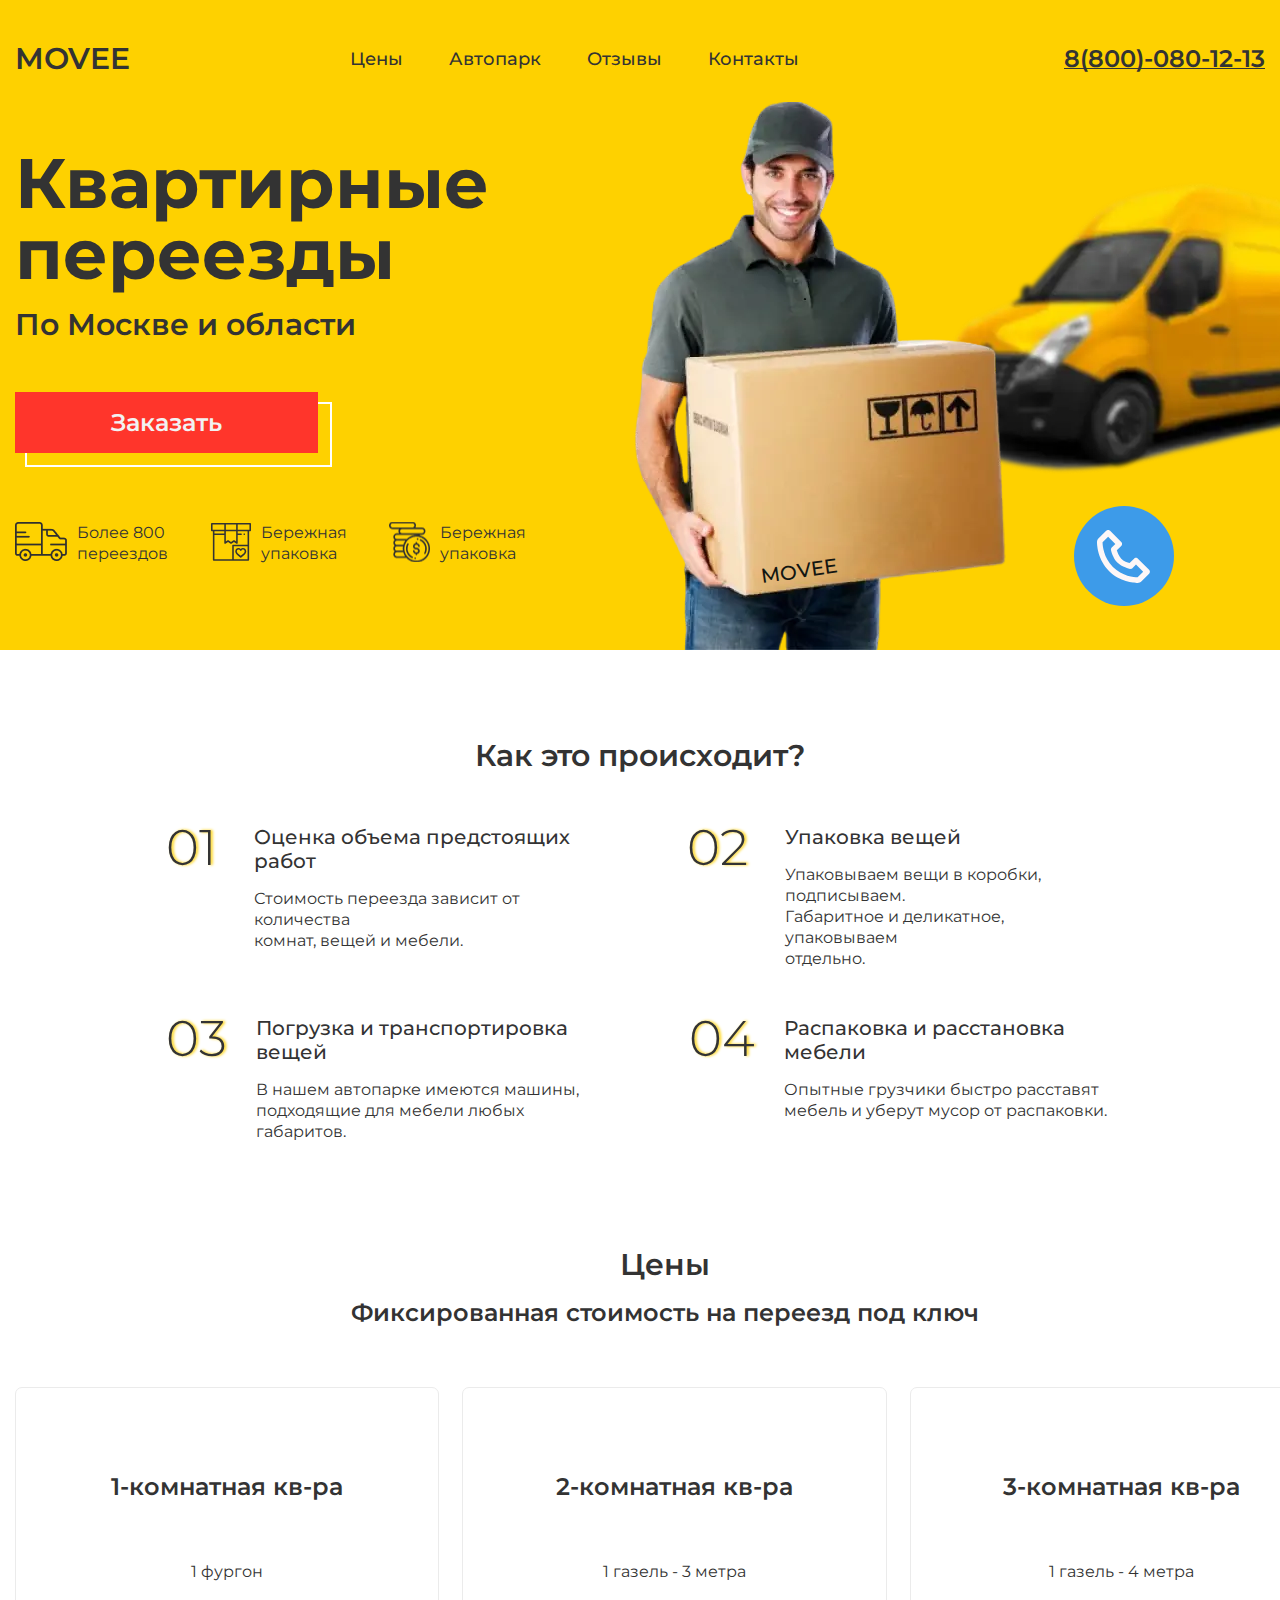
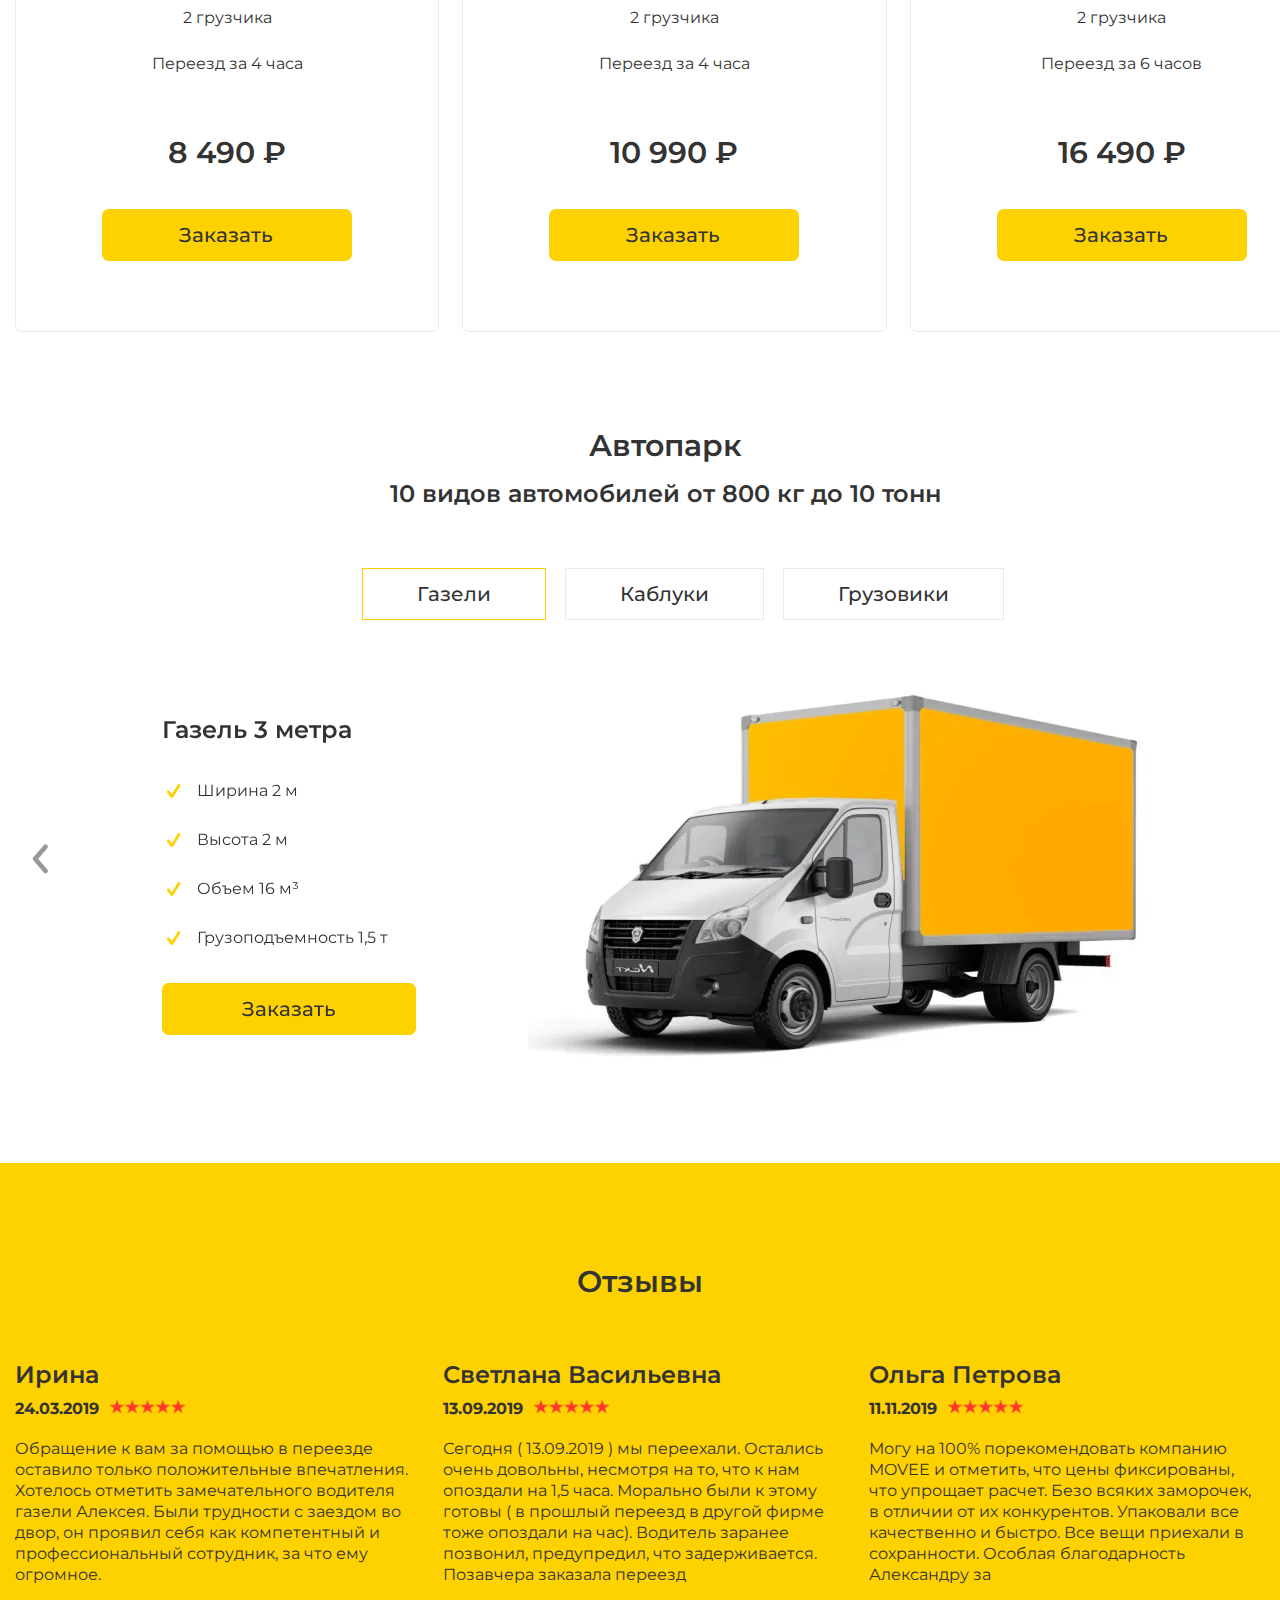
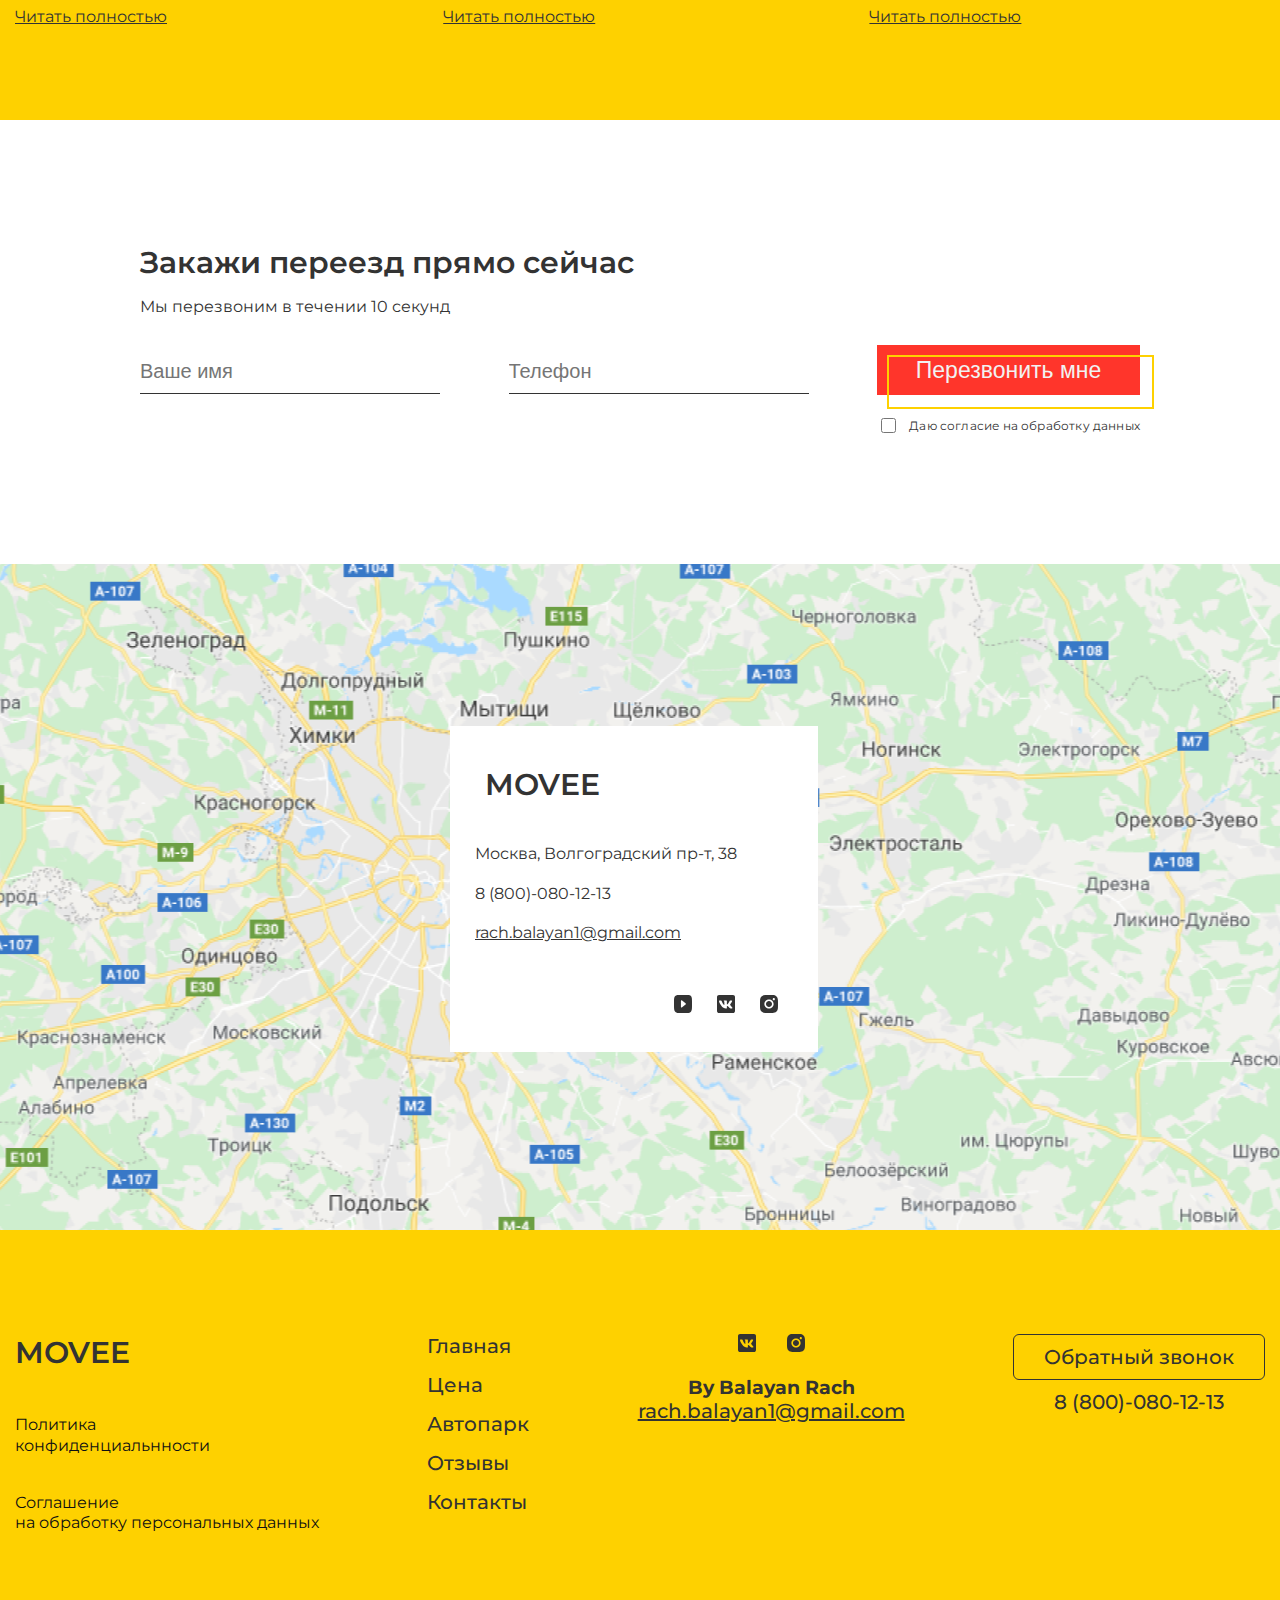
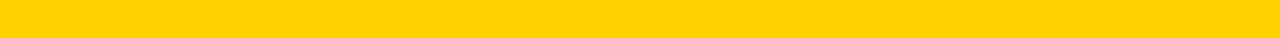
==== index.html @ 717708ac "Update index.html" ====
<!DOCTYPE html>
<html lang="ru">

<head>
	<meta charset="UTF-8">
	<link rel="stylesheet" href="Stylesheet/css/style.css">
	<meta name="viewport" content="width=device-width, initial-scale=1.0">
	<link href="https://fonts.googleapis.com/css2?family=Montserrat:wght@300;400;500;600;700&display=swap"
		rel="stylesheet">
	<title>Строительный </title>

</head>

<body>
	<div class="wrapper">
		<header>
			<div class="header content">
				<div class="logo">
					<h1>Movee</h1>
				</div>



				<div class="navig">
					<ul class="nav">
						<li>
							<a href="#price">Цены</a>
						</li>
						<li>
							<a href="#autpark">Автопарк</a>

						</li>
						<li>
							<a href="#otzivi">Отзывы</a>
						</li>
						<li>
							<a href="#contact">Контакты</a>
						</li>
					</ul>
					<div class="hamburger-menu">
						<input id="menu__toggle" type="checkbox">
						<label class="menu__btn" for="menu__toggle">
							<span style="width: 32px;"></span>
						</label>
						<ul class="menu__box">
							<li><a class="menu__item" href="#price">Цены</a></li>
							<li>
								<a class="menu__item" href="#autpark">Автопарк</a>
							</li>
							<li><a class="menu__item" href="#otzivi">Отзывы</a></li>
							<li><a class="menu__item" href="#contact">Контакты</a></li>
							<li><a class="menu__item" href="tel:88000801213">8(800)-080-12-13</a></li>
						</ul>
					</div>
				</div>
				<div class="telefone">
					<a href="tel:88000801213">8(800)-080-12-13</a>
				</div>
			</div>

			<div class="sctn content">
				<div class="one_column_head">
					<h1>Квартирные <br>переезды </h1>
					<h2>По Москве и области</h2>
					<picture class="img-header1 img-header_1_adaptiv">
						<source class="" srcset="Stylesheet/image/Rectangle3.webp" type="image/webp">
						<img class="" src="Stylesheet/image/Rectangle3.png" alt="">
					</picture>
					<a href="#contact_price" class="btn_adaptiv">Заказать</a>

					<a class="btn btn-border" href="#contact_price">Заказать</a>

					<div class="min-bar">
						<h4 class="min-bar__item">Более 800 <br>
							переездов</h4>
						<h4 class="min-bar__item">Бережная <br>
							упаковка</h4>
						<h4 class="min-bar__item">Бережная <br>
							упаковка</h4>
					</div>
				</div>
				<div class="img-header">
					<picture class="img-header1">

						<source srcset="Stylesheet/image/Rectangle3.webp" type="image/webp">
						<img src="Stylesheet/image/Rectangle3.png" alt="">
					</picture>
					<picture class="img-header2">
						<source srcset="Stylesheet/image/Rectangle2.webp" type="image/webp">

						<img src="Stylesheet/image/Rectangle2.png" alt="">
					</picture>
					<h3 class="movee">Movee</h3>

				</div>
				<a class="phone-btn__container" href="">
					<div class="phone-btn">
						<img src="Stylesheet/image/icons/phone.svg" alt="">
					</div>
				</a>
			</div>

		</header>
		<div class="content about">
			<h3 class="name_section">Как это происходит?</h3>
			<div class="inline_column_1">
				<div class="text_block">
					<h4>01</h4>
					<div>
						<div class="about_text">
							<h5>Оценка объема предстоящих работ</h5>
						</div>
						<p>Стоимость переезда зависит от количества <br> комнат, вещей и мебели. </p>
					</div>
				</div>
				<div class="text_block">
					<h4>02</h4>
					<div>
						<div class="about_text">
							<h5>Упаковка вещей</h5>
						</div>
						<p>Упаковываем вещи в коробки, подписываем. <br> Габаритное и деликатное, упаковываем <br> отдельно.
						</p>
					</div>
				</div>
			</div>
			<div class="inline_column_2">
				<div class="text_block">
					<h4>03</h4>
					<div>
						<div class="about_text">
							<h5 class="h5_no_adaptiv">Погрузка и транспортировка вещей</h5>
							<h5 class="h5_adaptiv">Погрузка и транспортировка</h5>
						</div>
						<p>В нашем автопарке имеются машины,<br> подходящие для мебели любых габаритов.</p>
					</div>
				</div>
				<div class="text_block">
					<h4>04</h4>
					<div>
						<div class="about_text">
							<h5>Распаковка и расстановка мебели</h5>
						</div>
						<p> Опытные грузчики быстро расставят <br> мебель и уберут мусор от распаковки.</p>
					</div>
				</div>
			</div>
		</div>
		<a id="price"></a>
		<section class="content price">

			<h2 class="name_section">Цены</h2>
			<h3 class="podname">Фиксированная стоимость на переезд под ключ </h3>
			<div class="column-3">
				<div class="one-column">
					<h3>1-комнатная кв-ра </h3>
					<h5>1 фургон</h5>
					<h5>2 грузчика</h5>
					<h5>Переезд за 4 часа</h5>
					<h4>8 490 &#8381;</h4>
					<a class="btn-column" href="#contact_price">Заказать</a>
				</div>
				<div id="col_slide" class="col_slide">
					<div class="two-column">
						<h3>2-комнатная кв-ра </h3>
						<h5>1 газель - 3 метра </h5>
						<h5>2 грузчика</h5>
						<h5>Переезд за 4 часа</h5>
						<h4>10 990 &#8381;</h4>
						<a class="btn-column" href="#contact_price">Заказать</a>
					</div>
					<div class="tri-column">
						<h3>3-комнатная кв-ра</h3>
						<h5>1 газель - 4 метра</h5>
						<h5>2 грузчика</h5>
						<h5>Переезд за 6 часов</h5>
						<h4>16 490 &#8381;</h4>
						<a class="btn-column" href="#contact_price">Заказать</a>
					</div>
				</div>
				<a id="hide_show_price" class="btn_col_adaptiv">Все цены</a>
			</div>
		</section>
		<a id="autpark"></a>
		<section class="content autopark">


			<h2 class="name_section">Автопарк</h2>
			<h3 class="podname">10 видов автомобилей от 800 кг до 10 тонн</h3>
			<!-- 			<div class="btn-inline">
				<a href="#contact_price">Газели</a>
				<a href="#contact_price">Каблуки</a>
				<a href="#contact_price">Грузовики</a>
			</div> -->
			<div class="tabs">
				<div class="tabs-nav">
					<a id="tab-btn_1" class="tabs-nav__item _active">Газели</a>
					<a id="tab-btn_2" class="tabs-nav__item">Каблуки</a>
					<a id="tab-btn_3" class="tabs-nav__item">Грузовики</a>
				</div>
			</div>
			<div id="tab_01" class="auto auto__slider tabs-block _active">
				<div class="auto__item">

					<div class="autopark-auto">
						<h3>Газель 3 метра </h3>
						<ul>
							<li>Ширина 2 м</li>
							<li>Высота 2 м</li>
							<li>Объем 16 м³</li>
							<li>Грузоподъемность 1,5 т</li>
						</ul>
						<a class="btn-column" href="#contact_price">Заказать</a>
					</div>

					<div class="autopark-img">
						<picture>

							<source srcset="Stylesheet/image/g_101.webp" type="image/webp">
							<img src="Stylesheet/image/g_101.png" alt="">
						</picture>

					</div>
					<div class="adaptiv_autopark_auto">
						<h3>Газель 3 метра / 1,5 тонны</h3>
						<a class="btn-column" href="#contact_price">Заказать</a>
					</div>
				</div>
				<div class="auto__item">

					<div class="autopark-auto">
						<h3>Газель 3 метра </h3>
						<ul>
							<li>Ширина 2 м</li>
							<li>Высота 2 м</li>
							<li>Объем 16 м³</li>
							<li>Грузоподъемность 1,5 т</li>
						</ul>
						<a class="btn-column" href="#contact_price">Заказать</a>
					</div>

					<div class="autopark-img">
						<picture>

							<source srcset="Stylesheet/image/g_101.webp" type="image/webp">
							<img src="Stylesheet/image/g_101.png" alt="">
						</picture>
					</div>
					<div class="adaptiv_autopark_auto">
						<h3>Газель 3 метра / 1,5 тонны</h3>
						<a class="btn-column" href="#contact_price">Заказать</a>
					</div>
				</div>
				<div class="auto__item">

					<div class="autopark-auto">
						<h3>Газель 3 метра </h3>
						<ul>
							<li>Ширина 2 м</li>
							<li>Высота 2 м</li>
							<li>Объем 16 м³</li>
							<li>Грузоподъемность 1,5 т</li>
						</ul>
						<a class="btn-column" href="#contact_price">Заказать</a>
					</div>

					<div class="autopark-img">
						<picture>

							<source srcset="Stylesheet/image/g_101.webp" type="image/webp">
							<img src="Stylesheet/image/g_101.png" alt="">
						</picture>
					</div>
					<div class="adaptiv_autopark_auto">
						<h3>Газель 3 метра / 1,5 тонны</h3>
						<a class="btn-column" href="#contact_price">Заказать</a>
					</div>
				</div>
				<div class="auto__item">

					<div class="autopark-auto">
						<h3>Газель 3 метра </h3>
						<ul>
							<li>Ширина 2 м</li>
							<li>Высота 2 м</li>
							<li>Объем 16 м³</li>
							<li>Грузоподъемность 1,5 т</li>
						</ul>
						<a class="btn-column" href="#contact_price">Заказать</a>
					</div>

					<div class="autopark-img">
						<picture>

							<source srcset="Stylesheet/image/g_101.webp" type="image/webp">
							<img src="Stylesheet/image/g_101.png" alt="">
						</picture>
					</div>
					<div class="adaptiv_autopark_auto">
						<h3>Газель 3 метра / 1,5 тонны</h3>
						<a class="btn-column" href="#contact_price">Заказать</a>
					</div>
				</div>
			</div>
			<div id="tab_02" class="auto auto__slider tabs-block">
				<div class="auto__item">

					<div class="autopark-auto">
						<h3>Каблуки 4 метра </h3>
						<ul>
							<li>Ширина 2 м</li>
							<li>Высота 2 м</li>
							<li>Объем 19 м³</li>
							<li>Грузоподъемность 1,5 т</li>
						</ul>
						<a class="btn-column" href="#contact_price">Заказать</a>
					</div>

					<div class="autopark-img">

						<picture>
							<source srcset="Stylesheet/image/Rectangle4.webp" type="image/webp">
							<img src="Stylesheet/image/Rectangle4.png" alt="">
						</picture>
					</div>
					<div class="adaptiv_autopark_auto">
						<h3>Газель 3 метра / 1,5 тонны</h3>
						<a class="btn-column" href="#contact_price">Заказать</a>
					</div>
				</div>
				<div class="auto__item">

					<div class="autopark-auto">
						<h3>Газель 3 метра </h3>
						<ul>
							<li>Ширина 2 м</li>
							<li>Высота 2 м</li>
							<li>Объем 16 м³</li>
							<li>Грузоподъемность 1,5 т</li>
						</ul>
						<a class="btn-column" href="#contact_price">Заказать</a>
					</div>

					<div class="autopark-img">
						<picture>
							<source srcset="Stylesheet/image/Rectangle4.webp" type="image/webp">
							<img src="Stylesheet/image/Rectangle4.png" alt="">
						</picture>
					</div>
					<div class="adaptiv_autopark_auto">
						<h3>Газель 3 метра / 1,5 тонны</h3>
						<a class="btn-column" href="#contact_price">Заказать</a>
					</div>
				</div>
				<div class="auto__item">

					<div class="autopark-auto ">
						<h3>Газель 3 метра </h3>
						<ul>
							<li>Ширина 2 м</li>
							<li>Высота 2 м</li>
							<li>Объем 16 м³</li>
							<li>Грузоподъемность 1,5 т</li>
						</ul>
						<a class="btn-column" href="#contact_price">Заказать</a>
					</div>

					<div class="autopark-img">
						<picture>
							<source srcset="Stylesheet/image/Rectangle4.webp" type="image/webp">
							<img src="Stylesheet/image/Rectangle4.png" alt="">
						</picture>
					</div>
					<div class="adaptiv_autopark_auto">
						<h3>Газель 3 метра / 1,5 тонны</h3>
						<a class="btn-column" href="#contact_price">Заказать</a>
					</div>
				</div>
				<div class="auto__item">

					<div class="autopark-auto">
						<h3>Газель 3 метра </h3>
						<ul>
							<li>Ширина 2 м</li>
							<li>Высота 2 м</li>
							<li>Объем 16 м³</li>
							<li>Грузоподъемность 1,5 т</li>
						</ul>
						<a class="btn-column" href="#contact_price">Заказать</a>
					</div>

					<div class="autopark-img">
						<picture>
							<source srcset="Stylesheet/image/Rectangle4.webp" type="image/webp">
							<img src="Stylesheet/image/Rectangle4.png" alt="">
						</picture>
					</div>
					<div class="adaptiv_autopark_auto">
						<h3>Газель 3 метра / 1,5 тонны</h3>
						<a class="btn-column" href="#contact_price">Заказать</a>
					</div>
				</div>
			</div>
			<div id="tab_03" class="auto auto__slider tabs-block">
				<div class="auto__item">

					<div class="autopark-auto">
						<h3>Грузовик </h3>
						<ul>
							<li>Ширина 2 м</li>
							<li>Высота 2 м</li>
							<li>Объем 16 м³</li>
							<li>Грузоподъемность 1,5 т</li>
						</ul>
						<a class="btn-column" href="#contact_price">Заказать</a>
					</div>

					<div class="autopark-img">
						<picture>
							<source srcset="Stylesheet/image/gruzovik_10_tonn.webp" type="image/webp">
							<img src="Stylesheet/image/gruzovik_10_tonn.png" alt="">
						</picture>
					</div>
					<div class="adaptiv_autopark_auto">
						<h3>Грузовик / 1,5 тонны</h3>
						<a class="btn-column" href="#contact_price">Заказать</a>
					</div>
				</div>
				<div class="auto__item">

					<div class="autopark-auto">
						<h3>Грузовик </h3>
						<ul>
							<li>Ширина 2 м</li>
							<li>Высота 2 м</li>
							<li>Объем 16 м³</li>
							<li>Грузоподъемность 1,5 т</li>
						</ul>
						<a class="btn-column" href="#contact_price">Заказать</a>
					</div>

					<div class="autopark-img">
						<picture>
							<source srcset="Stylesheet/image/gruzovik_10_tonn.webp" type="image/webp">
							<img src="Stylesheet/image/gruzovik_10_tonn.png" alt="">
						</picture>
					</div>
					<div class="adaptiv_autopark_auto">
						<h3>Грузовик / 1,5 тонны</h3>
						<a class="btn-column" href="#contact_price">Заказать</a>
					</div>
				</div>
				<div class="auto__item">

					<div class="autopark-auto">
						<h3>Газель 3 метра </h3>
						<ul>
							<li>Ширина 2 м</li>
							<li>Высота 2 м</li>
							<li>Объем 16 м³</li>
							<li>Грузоподъемность 1,5 т</li>
						</ul>
						<a class="btn-column" href="#contact_price">Заказать</a>
					</div>

					<div class="autopark-img">
						<picture>
							<source srcset="Stylesheet/image/gruzovik_10_tonn.webp" type="image/webp">
							<img src="Stylesheet/image/gruzovik_10_tonn.png" alt="">
						</picture>
					</div>
					<div class="adaptiv_autopark_auto">
						<h3>Газель 3 метра / 1,5 тонны</h3>
						<a class="btn-column" href="#contact_price">Заказать</a>
					</div>
				</div>
				<div class="auto__item">

					<div class="autopark-auto">
						<h3>Газель 3 метра </h3>
						<ul>
							<li>Ширина 2 м</li>
							<li>Высота 2 м</li>
							<li>Объем 16 м³</li>
							<li>Грузоподъемность 1,5 т</li>
						</ul>
						<a class="btn-column" href="#contact_price">Заказать</a>
					</div>

					<div class="autopark-img">
						<picture>
							<source srcset="Stylesheet/image/gruzovik_10_tonn.webp" type="image/webp">
							<img src="Stylesheet/image/gruzovik_10_tonn.png" alt="">
						</picture>
					</div>
					<div class="adaptiv_autopark_auto">
						<h3>Газель 3 метра / 1,5 тонны</h3>
						<a class="btn-column" href="#contact_price">Заказать</a>
					</div>
				</div>
			</div>
		</section>
		<div class="yelow_row otzivi_section">
			<section class="content ">
				<a id="otzivi"></a>
				<h2 class="name_section">Отзывы</h2>
				<div class="otzivi">
					<div class="bild-col">
						<div class="otzivi-column-1">
							<h3>Ирина</h3>
							<div class="stars">
								<h4>24.03.2019</h4>
								<img src="Stylesheet/image/icons/starz.png" alt="starz">
							</div>
							<p id="p_1">Обращение к вам за помощью в переезде оставило только положительные впечатления.
								Хотелось отметить замечательного водителя газели Алексея. Были трудности с заездом во двор, он
								проявил себя как компетентный и профессиональный сотрудник, за что ему огромное.</p>
							<p style="display: none;" id="hide_1">Перевозчик отличный. Договорились о времени, прибыл немного
								заранее, подождал. Грузили всё аккуратно, хорошо закрепили в кузове. Быстро собрали стол и
								кровать. Убрали за собой мусор. Рекомендую!</p>

							<a id="hide_show_1">Читать полностью</a>
						</div>
						<div class="otzivi-column-2">
							<h3>Светлана Васильевна</h3>
							<div class="stars">
								<h4>13.09.2019</h4>
								<img src="Stylesheet/image/icons/starz.png" alt="starz">
							</div>
							<p id="p_2">Сегодня ( 13.09.2019 ) мы переехали. Остались очень довольны, несмотря на то, что к нам
								опоздали на 1,5 часа. Морально были к этому готовы ( в прошлый переезд в другой фирме тоже
								опоздали на час). Водитель заранее позвонил, предупредил, что задерживается. Позавчера заказала
								переезд</p>
							<p style="display: none;" id="hide_2"> в новую квартиру, к которому готовилась больше 2-х месяцев.
								Последний раз переезжали 5 лет назад. Собиралась я тогда вместе с домработницей, около недели.
								Деликатный переезд посоветовал наш прораб.</p>

							<a id="hide_show_2">Читать полностью</a>
						</div>
						<div class="otzivi-column-3">
							<h3>Ольга Петрова</h3>
							<div class="stars">
								<h4>11.11.2019</h4>
								<img src="Stylesheet/image/icons/starz.png" alt="starz">
							</div>
							<p id="p_3">Могу на 100% порекомендовать компанию MOVEE и отметить, что цены фиксированы, что
								упрощает расчет. Безо всяких заморочек, в отличии от их конкурентов. Упаковали все качественно и
								быстро. Все вещи приехали в сохранности. Особлая благодарность Александру за</p>
							<p style="display: none;" id="hide_3">профессионализм, аккуратность и опыт всегда заслуживают
								уважение. Деликатный переезд именно такой. Большое спасибо иму!</p>

							<a id="hide_show_3">Читать полностью</a>

						</div>

					</div>
					<a id="contact_price"></a>
				</div>
			</section>
		</div>
		<h2 class="name_section_2">Закажи переезд <br> прямо сейчас</h2>
		<section class="content contact">
			<div class="input">
				<h2 class="name_section">Закажи переезд прямо сейчас</h2>
				<h4>Мы перезвоним в течении 10 секунд</h4>
				<div class="input-inli">
					<form action="thank-you.html" method="POST">
						<fieldset>
							<input type="text" placeholder="Ваше имя" required="" name="user_name">
							<input type="tel" placeholder="Телефон" required="" name="user_phone">


							<div class="contact_no_adaptiv">
								<button class=" btn btn-input btn_group btn-border" type="submit">Перезвонить
									мне</button>
								<label class="check">
									<input type="checkbox" name="check" required=""> Даю согласие на обработку данных

								</label>
							</div>
						</fieldset>
					</form>


				</div>
				<div class="adaptiv_contact">
					<label class="check">
						<input type="checkbox" name="check" required=""> Даю согласие на обработку данных
					</label>
					<input class="btn btn-input " type="submit" name="submit" value="Перезвонить мне">
				</div>
				<div class="adaptiv_contact_on_smart">
					<input class=" btn btn-input " type="submit" name="submit" value="Перезвонить мне">
					<label class="check">
						<input type="checkbox" name="check" required=""> Даю согласие на обработку данных
					</label>
				</div>



			</div>


		</section>
		<section class="img_background">
			<a id="contact"></a>
			<div class="info">
				<h2>Movee</h2>
				<ul>
					<li>
						<h3>Москва, Волгоградский пр-т, 38</h3>
					</li>
					<li>
						<h3>8 (800)-080-12-13</h3>
					</li>
					<li><a href="mailto:rach.balayan1@gmail.com">rach.balayan1@gmail.com</a></li>
				</ul>
				<div class="icons">
					<a href=""><img src="Stylesheet/image/icons/YouTube.svg" alt="youtube"></a>
					<a href=""><img src="Stylesheet/image/icons/vk.svg" alt="vk"></a>
					<!-- 	<a href=""><img src="fb.svgYouTube.svg" alt="feacbook"></a> -->
					<a href=""><img src="Stylesheet/image/icons/insta.svg" alt="insta"></a>
				</div>
			</div>
		</section>
		<div class="info_adaptiv">

			<h3>Москва, Волгоградский пр-т, 38</h3>
			<h3>8 (800)-080-12-13</h3>
			<a href="mailto:rach.balayan1@gmail.com">rach.balayan1@gmail.com</a>
		</div>
		<footer class="footer">
			<div class="content">
				<div class="col_footer">
					<div class="col_1">
						<h2 class="logo_footer">Movee</h2>
						<a href="">Политика <br> конфиденциальнности</a>
						<a href="">Соглашение <br> на обработку персональных данных</a>

					</div>
					<div class="col_2">
						<nav class="nav_footer">
							<ul class="nav-footer__items">
								<li class="nav-footer__item"><a href="#">Главная</a></li>
								<li class="nav-footer__item"><a href="#price">Цена</a></li>
								<li class="nav-footer__item"><a href="#autpark">Автопарк</a></li>
								<li class="nav-footer__item"><a href="#otzivi">Отзывы</a></li>
								<li class="nav-footer__item"><a href="#contact">Контакты</a></li>
							</ul>
						</nav>
					</div>
					<div class="col_3">
						<div class="icons_footer">
							<a href=""><img src="Stylesheet/image/icons/vk.svg" alt="VK"></a>
							<a href=""><img src="Stylesheet/image/icons/insta.svg" alt="Instagram"></a>
						</div>
						<h3>By <a href="https://www.fl.ru/users/rachbalayan1/portfolio/">Balayan Rach</a></h3>
						<a class="gmail-footer" href="mailto:rach.balayan1@gmail.com">rach.balayan1@gmail.com</a>
						<div class="col_4_adaptiv">
							<a href="" class="btn_footer">Обратный звонок</a>
							<a href="tel:88000801213">8(800)-080-12-13</a>
						</div>
					</div>
					<div class="col_4">
						<a href="#contact_price" class="btn_footer">Обратный звонок</a>
						<a href="tel:88000801213">8 (800)-080-12-13
						</a>

					</div>
					<div class="col-5_adaptive">
						<a href="#contact_price" class="btn_footer">Заказать</a>
					</div>
				</div>
			</div>
		</footer>
	</div>
	<script src="Stylesheet/js/jquery-3.6.0.min.js"></script>
	<script src="Stylesheet/js/slick.min.js"></script>
	<script src="Stylesheet/js/script.js"></script>
</body>

</html>
---- Stylesheet/css/style.css ----
body {
	font-family: "Montserrat", sans-serif;
	margin-left: 0px;
	margin-top: 0px;
	margin-right: 0px;
	margin-bottom: 0px;
	color: #333333;
}
h1,
h2,
h3,
h4,
h5,
p {
	margin: 0;
}
.content h2,
h3 {
	text-align: center;
}
li {
	display: block;
}
header {
	background: #fed100;
}
a {
	text-decoration: none;
	color: #333333;
}
.name_section,
.name_section_2 {
	font-style: normal;
	font-weight: 600;
	font-size: 30px;
	line-height: 37px;
	margin-bottom: 15px;
}
.name_section_2 {
	display: none;
}
.podname {
	font-style: normal;
	font-weight: 600;
	font-size: 24px;
	line-height: 29px;
	margin-bottom: 60px;
}
.h5_adaptiv {
	display: none;
}
.hamburger-menu {
	display: none;
}
/*
======================================
Позиционирование
======================================
*/
.wrapper {
	display: flex;
	min-height: 100%;
	overflow: hidden;
	flex-direction: column;
}
.content {
	max-width: 1300px;
	margin: 0 auto;
	padding: 0 15px;
}
.navig {
	display: flex;
}
.navig li {
	margin-right: 46px;
}
.navig li:last-child {
	margin-left: 0;
	/*width:206px;*/
}
.telefone a {
	font-weight: 600;
	font-size: 24px;
	line-height: 29px;
}
.telefone a::after {
	content: "";
	display: block;
	width: 100%;
	height: 1px;
	position: relative;
	bottom: 5px;
	background-color: #333333;
}
.header {
	display: flex;
	justify-content: space-between;
	margin-top: 40px;
	align-items: center;
	margin-bottom: 25px;
}
.nav {
	position: relative;
	z-index: 1;
	display: flex;
	padding: 0;
	margin: 0;
}
.logo h1 {
	text-transform: uppercase;
	font-weight: 600;
	font-size: 30px;
	line-height: 37px;
	transition-duration: 500ms;
}
.nav a {
	font-weight: 500;
	font-size: 18px;
	transition-duration: 300ms;
}
.nav a:hover {
	color: #7c7c7c;
}
.sctn {
	display: flex;
	align-items: center;
}
.one_column_head {
	margin-top: -40px;
}
.btn_adaptiv {
	display: none;
}
.btn-border {
	width: 22%;
}
.btn-border:hover::after {
	top: -1px;
}
.btn-border::after {
	content: "";
	display: block;
	width: 100%;
	height: 100%;
	background: none;
	position: absolute;
	border: 2px solid #fff;
	z-index: -1;
	left: 10px;
	top: 10px;
	transition: all 0.4s ease;
}
.phone-btn__container {
	position: relative;
	top: 165px;
	right: 26.6%;
	z-index: 1;
}
.phone-btn {
	display: flex;
	width: 100px;
	height: 100px;
	border-radius: 50%;
	background: rgba(61, 155, 233, 1);
	justify-content: center;
	align-items: center;
	transition: all 0.4s ease;
}
.phone-btn::after {
	content: "";
	display: block;
	position: absolute;
	width: 150%;
	height: 150%;
	background: rgba(61, 155, 233, 0.3);
	border-radius: 50%;
	z-index: -1;
	transform: scale(0);
	transition: all 0.4s ease;
	animation: phone 1s ease 0s infinite alternate;
}
.phone-btn:hover::after {
	transition: all 0.4s ease;
	animation-play-state: paused;
	opacity: 0;
}
@keyframes phone {
	0% {
		transform: scale(0);
	}
	100% {
		transform: scale(1);
	}
}

.img-header_1_adaptiv {
	display: none;
}
.sctn h1 {
	font-weight: bold;
	font-size: 70px;
	/*width: 400px;*/
	margin-bottom: 17px;
	line-height: 101%;
}
.sctn h2 {
	margin-top: 0;
	font-weight: 600;
	font-size: 30px;
	line-height: 37px;
	margin-bottom: 50px;
	text-align: left;
	/*width: 400px;*/
}

.btn {
	position: relative;
	z-index: 1;
	font-weight: 600;
	font-size: 24px;
	line-height: 29px;
	color: #f2f2f2;
	text-decoration: none;
	padding: 16px 96px;
	background: #ff352b;
	top: 15px;
	transition-duration: 500ms;
}
.btn:hover {
	top: 22px;
}
.min-bar {
	display: flex;
	justify-content: center;
	margin-top: 100px;
}
.min-bar .min-bar__item {
	margin-top: 0px;
	font-weight: normal;
	font-size: 16px;
	line-height: 21px;
	margin-right: 42px;
	/*padding-bottom: 85px;*/
	margin-bottom: 0px;
	display: flex;
}
.min-bar .min-bar__item:last-child {
	margin-right: 0;
}
.min-bar .min-bar__item::before {
	content: "";
	margin-right: 10px;
	width: 41px;
	height: 40px;
}
.min-bar .min-bar__item:nth-child(1):before {
	background: url("../image/icons/truck.svg") center no-repeat;
	width: 52px;
}
.min-bar .min-bar__item:nth-child(2):before {
	background: url("../image/icons/triggerTwo.svg") center no-repeat;
}
.min-bar .min-bar__item:nth-child(3):before {
	background: url("../image/icons/money.svg") center no-repeat;
}
.btn-bord {
	position: relative;
	width: 260px;
	bottom: 15px;
	height: 51px;
	left: 11px;
	border: 2px solid #f2f2f2;
}

.img1 {
	position: relative;
	z-index: 1;
	width: 51, 92px;
	height: 39px;
	margin: 0px 10px 0 1px;
}
.img-bord1 {
	position: absolute;
	height: 39.002105712890625px;
	width: 52.64262390136719px;
	left: 309px;
	top: 524px;
}
.img2 {
	margin: 0px 10px 0 0;
	position: relative;
	z-index: 1;
	width: 40px;
	height: 37.78px;
}
.img-bord2 {
	position: absolute;
	width: 40px;
	height: 37.78px;
	left: 502px;
	top: 524.11px;
}
.img3 {
	position: relative;
	z-index: 1;
	width: 41px;
	height: 40.52px;
	margin: 0px 10px 0 0;
}
.img-bord3 {
	position: absolute;
	width: 41px;
	height: 40.52px;
	left: 680px;
	top: 524.24px;
}
.img-header {
	display: flex;
	align-items: center;
	margin-left: 8%;
}
.img-header1 {
	z-index: 1;
	margin-right: -80px;
	    margin-bottom: -4px;
}
.img-header2 {
	position: relative;
	bottom: 45px;
}
.movee {
	font-weight: 500;
	font-size: 20px;
	line-height: 24px;
	text-transform: uppercase;
	color: #121611;
	position: relative;
	transform: rotate(-8deg);
	z-index: 1;
	width: 100px;
	right: 75.5%;
	display: block;
	top: 195px;
}
.sectant h3 {
	font-weight: 600;
	font-size: 30px;
	line-height: 37px;
}
.sectant h3:first-child {
	margin-bottom: 66px;
}
/*
=================================
 about/Как это происходит
=================================
*/
.about .name_section {
	margin-bottom: 43px;
}
.about {
	margin-top: 87px;
	margin-bottom: 104px;
	width: 56%;
}
.text_block {
	display: flex;
}
.inline_column_1 .text_block:first-child {
	margin-right: 10.5%;
}
.inline_column_2 .text_block:first-child {
	margin-right: 8.89%;
}
.inline_column_1,
.inline_column_2 {
	display: flex;
}
.inline_column_1 h4,
.inline_column_2 h4 {
	margin-right: 37px;
}
.inline_column_2 h4:first-child {
	margin-right: 29px;
}
.inline_column_1 p,
.inline_column_2 p {
	font-size: 16px;
	line-height: 21px;
	margin-top: 15px;
}
.inline_column_1 {
	margin-bottom: 39px;
}
.inline_column_1 h5,
.inline_column_2 h5 {
	font-weight: 500;
	font-size: 20px;
	line-height: 24px;
	margin-top: 8px;
}
.inline_column_1 h4,
.inline_column_2 h4 {
	font-weight: 300;
	font-size: 50px;
	line-height: 61px;
	text-shadow: 2px 0 3px #fed100;
}
/*==========================
price/цены
=============================*/
.price {
	margin-bottom: 95px;
}
.price .podname {
	margin-bottom: 0;
}
.column-3 {
	display: flex;
}
.column-3 h3 {
	font-weight: 600;
	font-size: 24px;
	line-height: 29px;
	display: block;
	margin-bottom: 60px;
}
.column-3 h5 {
	font-weight: normal;
	font-size: 16px;
	line-height: 21px;
	text-align: center;
	display: block;
	margin-bottom: 25px;
}
.column-3 h5:nth-child(4) {
	margin-bottom: 60px;
}
.column-3 h4 {
	font-weight: 600;
	font-size: 30px;
	line-height: 37px;
	margin-bottom: 52px;
	text-align: center;
}
.col_slide {
	display: flex;
	justify-content: space-between;
}
.one-column,
.two-column,
.tri-column {
	padding: 84px 86px;
	border: 1px solid #ebebeb;
	border-radius: 7px;
	transition-duration: 500ms;
	margin-top: 60px;
	flex: 0 0 19%;
}
.one-column:hover,
.two-column:hover,
.tri-column:hover {
	border: 1px solid #fed100;
	margin-top: 50px;
	margin-bottom: 10px;
	box-shadow: 0 5px 20px #cccccc;
}
.btn-column {
	font-weight: 500;
	font-size: 20px;
	line-height: 24px;
	padding: 14px 79.22px 14px 77px;
	text-decoration: none;
	background: #fed100;
	border-radius: 7px;
}
.two-column,
.tri-column {
	margin-left: 23px;
	flex: 0 0 28%;
}
.tri-column {
	/*padding: 84px 93px;*/
	border: 1px solid #ebebeb;
}
/*====================================
AUTOPARK
======================================*/
.btn-inline {
	display: flex;
	justify-content: center;
	margin-bottom: 47px;
}
.btn-inline a {
	font-weight: 500;
	font-size: 20px;
	line-height: 24px;
	text-decoration: none;
	transition-duration: 500ms;
	margin-right: 20px;
	padding: 13px 63px;
	border: 1px solid #ebebeb;
	border-radius: 7px;
}
.btn-inline a:nth-child(2) {
	padding: 13px 56px;
}
.btn-inline a:nth-child(3) {
	padding: 13px 46px;
}
.btn-inline a:hover {
	border: 1px solid #fed100;
}
.autopark .autopark-auto h3 {
	text-align: left;
	margin-bottom: 37px;
	font-weight: 600;
	font-size: 24px;
	line-height: 29px;
}
.autopark-auto ul li {
	background: url("../image/icons/checkIcon.svg") 0 50% no-repeat;
	padding-left: 30px;
	list-style-type: none;
	margin-bottom: 30px;
}
.autopark-auto ul {
	padding-left: 5px;
	margin-bottom: 50px;
}
.autopark-auto ul li:last-child {
	margin-bottom: 35px;
}
.autopark-auto .btn-column {
	padding: 13px 79px;
	margin-bottom: 130px;
}
.autopark-auto a {
	margin-bottom: 130px;
	border: 1px solid #fed100;
	border-radius: 7px;
	transition-duration: 500ms;
}
.autopark-auto a:hover {
	background: #fff;
}
.auto {
	display: flex;
	flex-direction: column;

	margin-bottom: 46px;
}
.autopark-img img {
	margin-left: 112px;
}
/*#tab_02 .autopark-img img {
	margin: 34px 0 34px 112px;
}*/
/*======================
			Отзывы
========================*/
.yelow_row {
	background: #fed100;
	padding-top: 100px;
}
.otzivi_section {
	margin-bottom: 124px;
	padding-bottom: 94px;
}
.otzivi_section h2 {
	margin-bottom: 60px;
}
.bild-col {
	display: flex;
}
#hide_1,
#hide_2,
#hide_3 {
	margin-bottom: 18px;
}
.otzivi h3 {
	font-weight: 600;
	font-size: 24px;
	margin: 0;
	margin-bottom: 10px;
	text-align: left;
}
.otzivi p {
	font-weight: normal;
	font-size: 16px;
	line-height: 21px;
	margin: 0;
}
.stars {
	display: flex;
}
.stars img {
	width: 77px;
	height: 14.5px;
	margin-left: 10px;
}
.otzivi-column-1 {
	margin-right: 27px;
}
.otzivi-column-2 {
	margin-right: 2px;
}
.stars p:nth-child(1) {
	margin-right: 10px;
}
.stars {
	margin-bottom: 20px;
}
.bild-col a {
	text-decoration: underline;
	margin-top: 18px;
	margin-bottom: 59px;
}
.boton a {
	padding: 13px 64px;
	border: 1px solid #000;
	text-align: center;
	text-decoration: none;
	display: inline-block;
	border-radius: 7px;
	transition-duration: 500ms;
}
.boton {
	margin: 0 auto;
	width: 226px;
	padding-bottom: 94px;
	margin-top: 60px;
}
.boton a:hover {
	border-color: #fff;
}
.input {
	height: 200px;
}
.input h4 {
	font-weight: normal;
	font-size: 16px;
	line-height: 21px;
	margin: 0;
	margin-top: 10px;
	margin-bottom: 22px;
}
.input-inli input:nth-child(1),
.input-inli input:nth-child(2) {
	padding: 10px;
	padding-left: 10px;
	border: none;
	border-bottom: 1px solid #333333;
	width: 300px;
	box-sizing: border-box;
	font-weight: 500;
	font-size: 20px;
	line-height: 24px;
	padding-left: 0;
}

.contact_no_adaptiv {
	display: flex;
	flex-direction: column;
}
.adaptiv_contact .btn-input {
	left: auto;
	bottom: auto;
}
.adaptiv_contact_on_smart {
	display: none;
}

.contact .name_section {
	text-align: left;
}
.input-inli fieldset {
	display: flex;
	align-items: baseline;
	justify-content: space-between;
}
.btn-input {
	width: auto;
	border: none;
	padding: 13px 31px;
	font-weight: 500;
	font-size: 23px;
	line-height: 24px;
	position: relative;
	z-index: -1;
	top: 0;
}
.btn-input::after {
	border-color: #fed100;
	z-index: -2;
}
fieldset {
	border: none;
	width: 100%;
	padding-left: 0px;
	margin-left: 0px;
}

.check {
	font-size: 12px;
	line-height: 10px;
	text-align: center;
	letter-spacing: 0.015em;
	margin-top: 17px;
}
.check input {
	position: relative;
	top: 3px;
}
.input-inli .check input {
	width: 15px;
	height: 15px;
	margin-right: 10px;
}

.img_background {
	/*width: 1900px;*/
	height: 666px;
	width: 100%;
	margin: 0;
	background: url("../image/Rectangle 21.png") no-repeat;
}
.info,
.info_adaptiv {
	margin-left: 450px;
	background: #fff;
	position: relative;
	width: 368px;
	height: 326px;
	top: 162px;
}
.info_adaptiv {
	display: none;
}
.info a {
	text-decoration: underline;
}
.info a:hover {
	color: #7c7c7c;
}
.info h2,
.info_adaptiv h2 {
	margin-left: 35px;
}
.icons {
	display: flex;
	justify-content: flex-end;
	margin-top: 53px;
	transition-duration: 300ms;
	/*width: 113px;*/
}
.otzivi p {
	margin-bottom: 22px;
}
.icons a:hover {
	opacity: 0.6;
}
.icons a:nth-child(2) {
	margin-right: 25px;
	margin-left: 25px;
}
.icons a:last-child {
	margin-right: 40px;
}
.info h2,
.info_adaptiv h2 {
	font-weight: 600;
	font-size: 30px;
	line-height: 37px;
	margin-top: 0px;
	text-transform: uppercase;
	margin-bottom: 40px;
	padding-top: 40px;
}
.info h3,
.info_adaptiv h3 {
	font-weight: normal;
	font-size: 16px;
	line-height: 21px;
	text-align: left;
}
.info ul,
.info_adaptiv ul {
	padding-left: 0;
	margin-top: 0px;
}
.info li,
.info_adaptiv li {
	background: url("../image/Vector.png") 0 50% no-repeat;
	list-style-type: none;
	padding-left: 25px;
	margin-bottom: 19px;
}
.info a,
.info_adaptiv a {
	transition-duration: 300ms;
}
/*=====================================
Подвал/footer
========================================*/
.footer {
	background: #fed100;
	padding-top: 104px;
	padding-bottom: 104px;
}
.footer .logo_footer {
	font-weight: 600;
	font-size: 30px;
	line-height: 37px;
	text-transform: uppercase;
	text-align: left;
	margin-bottom: 44px;
}
.col_footer {
	display: flex;
	justify-content: space-between;
	flex-wrap: wrap;
}

.col_1,
.col_2,
.col_3,
.col_4 {
	display: block;
}
.col_4 a,
.col_4_adaptiv a {
	display: block;
	text-align: center;
	font-weight: 500;
	font-size: 20px;
	line-height: 24px;
}
.col-5_adaptive {
	display: none;
}
.icons_footer {
	display: flex;
	justify-content: center;
	margin-bottom: 20px;
}
.icons_footer a:nth-child(1) img {
	margin-right: 31px;
}
.gmail-footer {
	font-weight: 500;
	font-size: 20px;
	line-height: 24px;
	text-decoration: underline;
	margin-top: 10px;
	transition-duration: 300ms;
}
.nav_footer .nav-footer__items {
	padding: 0;
	margin: 0;
}
.nav_footer .nav-footer__items .nav-footer__item a {
	display: block;
	font-weight: 500;
	font-size: 20px;
	line-height: 24px;

	transition-duration: 300ms;
}
.nav_footer .nav-footer__items .nav-footer__item {
	display: block;
	margin-bottom: 15px;
}
.nav_footer a:hover,
.gmail-footer:hover {
	color: #7c7c7c;
}
.nav_footer a:last-child {
	margin-bottom: 0;
}
.btn_footer {
	padding: 10px 30px;
	border-radius: 6px;
	border: 1px solid #333333;
	transition-duration: 400ms;
	margin-bottom: 10px;
	font-weight: 500;
	font-size: 20px;
	line-height: 24px;
}
.btn_footer:hover {
	background-color: #fff;
}
.col_1 a {
	font-size: 16px;
	line-height: 130.4%;
	color: #0e0f12;
	display: block;
}
.col_1 a:nth-child(2) {
	margin-bottom: 36px;
}
.adaptiv_autopark_auto {
	display: none;
}

.logo h1 {
	font-size: 30px;
}
.info {
	margin-left: 450px;
}
.img_background {
	background-position-x: 74%;
}
.contact {
	margin-bottom: 120px;
	width: 1000px;
}
.adaptiv_contact {
	display: none;
}
.col_4_adaptiv {
	display: none;
}
.footer_section {
	background: #fed100;
}
.btn_col_adaptiv {
	display: none;
}
/*========================================
================Thank You=================
========================================*/
.thank-you {
	background-color: #fed100;
	display: flex;
	justify-content: center;
}
.container_thank_you a {
	font-weight: 600;
	font-size: 28px;
	line-height: 29px;
	/*color: #333333;*/
	color: #fff;
	padding: 16px 96px;
	text-decoration: none;
	transition-duration: 300ms;
	background: #ff352b;
}
.container_thank_you a:hover {
	/*color: #7C7C7C; */
	/* color: #E2E2E2;
 text-decoration: none;
background: #FF9700;*/
	border: 1px solid #fff;
}
.container_thank_you a:before {
	content: "←";
	margin-right: 30px;
}
/*.container_thank_you a:after{
content: "";
width: 526px;
height: 96px;
border: 1px solid #fff;
}*/
.container_thank_you img {
	display: block;
	margin: 0 auto;
	margin-bottom: 19px;
}
.container_thank_you h1 {
	margin-bottom: 70px;
	font-size: 37px;
}
.container_thank_you {
	font-family: "Montserrat", sans-serif;
	/*text-align: center;*/
	color: #333333;
	margin-top: 8%;
}
.politics {
	padding: 15px;
	margin-top: 0;
}
.politics h2 {
	font-size: 26px;
	margin-bottom: 15px;
}
.politics p {
	font-size: 18px;
	margin-bottom: 35px;
}
/*<===СЛАЙДЕР===>*/
.auto__item {
	display: flex;
	justify-content: center;
	/*margin-left: 2.8%;*/
	align-items: flex-start;
	margin: 0 auto;
}
.autopark-auto {
	margin-top: 55px;
}
.slick-list {
	overflow: hidden;
}
.slick-track {
	display: flex;
	align-items: flex-start;
}
@media (max-width: 991.98px) {
	.slick-track {
		padding: 0 15px;
	}
}
@media (max-width: 500.98px) {
	.slick-track {
		padding: 0;
		justify-content: space-evenly;
	}
}
.slick-track .col__item {
	margin-right: 26px;
}
.slick-track .col__item:nth-child(3) {
	margin-right: 24px;
}
.slick-track .col__item:last-child {
	margin-right: 0;
}

.slick-slider {
	position: relative;
	/*<===КНОПКИ СЛАЙДЕРА===>*/
	/*</===КНОПКИ СЛАЙДЕРА===>*/
}

.slick-slider .slick-arrow.slick-disabled {
	opacity: 0.5;
}
.slick-slider .slick-arrow {
	position: absolute;
	top: 38%;
	font-size: 0;
	z-index: 10;
	border: none;
	background-color: #fff;
	transition: all 0.4s ease;
	width: 50px;
	cursor: pointer;
	height: 50px;
}

.slick-slider .slick-arrow:hover {
	opacity: 0.6;
}
.slick-slider .slick-arrow {
	width: 50px;
	height: 50px;
	opacity: 1;
	visibility: inherit;
}

.slick-slider .slick-arrow::before {
	content: "";
	display: block;
	width: 17px;
	height: 30px;
	margin: 0 auto;
	transition: all 0.4s ease;
}
@media (max-width: 991.98px) {
	.slick-slider .slick-prev {
		left: 0px;
	}
	.slick-track {
		padding: 0;
	}
	.slick-slider .slick-next {
		right: 0;
	}
}
.slick-slider .slick-prev::before {
	background: url("../image/icons/arrow-left.svg") center/cover no-repeat;
}
.slick-slider .slick-next {
	right: 0px;
}

.slick-slider .slick-next::before {
	background: url("../image/icons/arrow-right.svg") center/cover no-repeat;
}
.slick-slider .slick-dots button {
	background-color: #000;
	border-radius: 50%;
	border: none;
	height: 12px;
}
.slick-slider .slick-dots li {
	margin: 0 10px 0 0;
	transition: all 0.4s ease;
}
.slick-slider .slick-dots li:last-child {
	margin-right: 0;
}
.slick-slider .slick-dots .slick-active button {
	height: 15px;
	border: 2px solid #fed100;
}
.slick-slider .slick-dots .slick-active {
	position: relative;
	top: 1px;
}
.slick-slider ul.slick-dots {
	display: flex;
	align-items: center;
	justify-content: center;
	left: 0;
	right: 0;
	padding-left: 0;
	cursor: pointer;
}
.slick-slider .slick-dots li {
	list-style: none;
}
.slick-slider .slick-dots button {
	font-size: 0;
	transition: all 0.4s ease;
}
@media (max-width: 1000.98px) {
	.slick-slider .slick-dots {
		margin-top: 30px;
	}
}
/*</======>*/

/*<===ТАБЫ===>*/
.tabs-nav {
	display: flex;
	justify-content: center;
	margin-bottom: 40px;
	margin-left: 36px;
}
.tabs-nav__item {
	font-weight: 500;
	font-size: 20px;
	line-height: 24px;
	padding: 13px 54px;
	border: 1px solid #ebebeb;
	margin-right: 19px;
	transition: all 0.4s ease;
	cursor: pointer;
}
.tabs-nav__item:last-child {
	margin-right: 0;
}
.tabs-nav__item:hover {
	border: 1px solid #fed100;
}
.tabs-nav__item._active {
	border: 1px solid #fed100;
}
.tabs-block {
	display: none;
	opacity: 0;
	transition: opacity 0.4s ease;
}
.tabs-block._active {
	display: flex;
	opacity: 1;
	transition: opacity 0.4s ease 0s;
	transition: display 0.4s ease 4s;
}
/*</===ТАБЫ===>*/
@media (max-width: 1330px) {
	.phone-btn__container {
		top: 180px;
		right: 37%;
	}
}
@media (max-width: 1200px) {
	.content {
		max-width: 970px;
	}
	.about {
		width: 100%;
	}
	.auto {
		margin-left: 0;
	}
	.img-header2 {
		display: none;
	}
	.img-header1 {
		right: 16px;
	}
	.phone-btn__container {
		display: none;
	}
	.movee {
		right: 44.5%;
		display: block;
		top: 190px;
	}
	.one-column,
	.two-column,
	.tri-column {
		padding: 84px 33.3px;
	}

	.two-column,
	.tri-column {
		margin-left: 10px;
	}
	.contact {
		margin-bottom: 120px;
	}
	.contact_no_adaptiv {
		display: none;
	}
	.adaptiv_contact {
		display: flex;
		margin-top: 20px;
		justify-content: space-between;
		align-items: center;
	}
	label {
		margin-left: 0;
		position: inherit;
		height: auto;
	}
	.input-inli input:nth-child(2) {
		height: auto;
	}
	.autopark-img img {
		margin-left: 65px;
	}
	.slick-slider .slick-arrow {
		width: 40px;
		background: none;
		height: 40px;
	}

	.slick-slider .slick-prev {
		left: -45px;
	}
	.slick-slider .slick-next {
		right: -45px;
	}
}
@media (max-width: 1050px) {
	.autopark-img img {
		margin-left: 25px;
	}
	.slick-slider .slick-prev {
		left: -12px;
	}
	.slick-slider .slick-next {
		right: -12px;
	}
}
@media (max-width: 1500px) {
	.about {
		width: 74%;
	}
}
@media (max-width: 992px) {
	.content {
		max-width: 760px;
	}
	.wrapper .content:nth-child(4) {
		padding: 0;
	}

	.sctn {
		justify-content: inherit;
	}
	.img-header2 {
		display: none;
	}
	.img-header {
		position: relative;
		margin: 0;
	}
	.min-bar {
		justify-content: flex-start;
	}
	.min-bar .min-bar__item {
		flex-direction: column;
		justify-content: center;
	}
	.min-bar .min-bar__item::before {
		margin: 0 auto;
		margin-bottom: 5px;
	}

	.two-column,
	.tri-column {
		margin-left: 10px;
	}
	.one-column,
	.two-column,
	.tri-column {
		padding: 55px 25px;
	}
	.column-3 h3 {
		font-size: 22px;
	}
	.btn-column {
		padding: 14px 50px 14px 50px;
	}
	.adaptiv_autopark_auto .btn-column {
		margin-top: 90px;
	}
	.about {
		width: auto;
	}
	.autopark-auto {
		display: none;
	}
	.auto {
		margin-left: 0;
	}
	.autopark-img img {
		margin-left: 0;
	}
	.adaptiv_autopark_auto {
		display: flex;
		flex-direction: column;
		justify-content: center;
		align-items: center;
	}
	.adaptiv_autopark_auto h3 {
		font-size: 18px;
		line-height: 23px;
	}
	.auto__item {
		justify-content: flex-start;
		flex-direction: column;
		align-items: center;
	}
	.contact_no_adaptiv {
		display: none;
	}
	.adaptiv_contact {
		display: flex;
		margin-top: 20px;
		justify-content: space-between;
		align-items: center;
	}
	.info {
		margin-left: 0;
		margin: 0 auto;
	}
	.img_background {
		background-position-x: 30%;
	}
	.contact {
		margin-bottom: 120px;
	}
	label {
		margin-left: 0;
		position: inherit;
		height: auto;
	}
	.input-inli input:nth-child(2) {
		height: auto;
	}
	.otzivi p {
		width: auto;
	}

	.col_4 {
		display: none;
	}
	.col_4_adaptiv {
		display: block;
		margin-top: 20px;
	}
	.col_3 a {
		display: block;
	}

	.slick-slider ul.slick-dots {
		bottom: 12%;
		position: absolute;
	}
	.hamburger-menu {
		display: block;
	}
	.nav {
		display: none;
	}
	.telefone {
		display: none;
	}
	.header {
		align-items: center;
	}
	.logo h1 {
		margin-top: 0;
	}
	.navig li {
		margin-right: 0;
		margin-top: 20px;
	}

	/*
==========================================
МЕНЮ БУРГЕР
==========================================
*/
	#menu__toggle {
		position: fixed;
		display: none;
		opacity: 0;
	}
	/* стилизуем кнопку */
	.menu__btn {
		display: flex;
		align-items: center;
		position: relative;
		z-index: 11;
		right: 5px;
		height: 26px;
		margin-top: 43px;
		/*margin-left: 94%;*/
		cursor: pointer;
		padding: 21px 10px 21px 10px;

		width: 36px;
		bottom: 20px;
	}
	.menu__btn span {
		width: 70%;
	}

	/* добавляем "гамбургер" */
	.menu__btn > span,
	.menu__btn > span::before,
	.menu__btn > span::after {
		display: block;
		position: absolute;
		width: 100%;
		height: 2px;
		background-color: #616161;
	}

	.menu__btn > span::before {
		content: "";
		top: -8px;
	}

	.menu__btn > span::after {
		content: "";
		top: 8px;
	}

	/* контейнер меню */
	.menu__box {
		display: block;
		position: fixed;
		visibility: hidden;
		width: 100%;
		margin: 0;
		padding: 105px 0 70px 0;
		list-style: none;
		text-align: center;
		background-color: #fed100;
		box-shadow: 1px 0px 6px rgba(0, 0, 0, 0.2);
		left: 0;
		top: -70%;
		z-index: 10;
	}

	/* элементы меню */
	.menu__item {
		display: block;
		padding: 17px 24px;
		color: #333;
		font-size: 20px;
		font-weight: 600;
		text-decoration: none;
	}

	.menu__item:hover {
		background-color: #cfd8dc;
	}

	#menu__toggle:checked ~ .menu__btn > span {
		transform: rotate(45deg);
		position: fixed;
	}
	#menu__toggle:checked ~ .menu__btn {
		background: inherit;
	}
	#menu__toggle:checked ~ .content:first-child {
		margin-top: 400px;
	}
	#menu__toggle:checked ~ .menu__btn > span::before {
		top: 0;
		transform: rotate(0);
	}

	#menu__toggle:checked ~ .menu__btn > span::after {
		top: 0;
		transform: rotate(90deg);
	}

	#menu__toggle:checked ~ .menu__box {
		visibility: visible;
		top: 0;
	}

	.menu__btn > span,
	.menu__btn > span::before,
	.menu__btn > span::after {
		transition-duration: 0.25s;
	}

	.menu__box {
		transition-duration: 0.25s;
	}

	.menu__item {
		transition-duration: 0.25s;
	}
}
@media (max-width: 870px) {
	.slick-slider .slick-prev {
		left: 0;
	}
	.slick-slider .slick-next {
		right: 0;
	}
	.img-header {
		right: 11%;
	}
}
@media (max-width: 800px) {
	.img-header1 {
		right: 29%;
	}
	.tabs-nav {
		margin-left: 0;
	}
	.tabs-nav__item {
		padding: 13px 34px;
	}
}
@media (max-width: 760px) {
	.content {
		max-width: 95%;
	}
	.column-3 {
		flex-direction: column;
	}
	.one-column,
	.two-column,
	.tri-column {
		display: flex;
		flex-direction: column;
		align-items: center;
	}
	.two-column,
	.tri-column {
		padding: 55px 0;
		flex: 0 0 47%;
	}
	.input-inli input:first-child {
		margin-right: 50px;
	}
	.slick-track {
		padding: 0;
	}
	.col_1,
	.col_2,
	.col_3,
	.col_4 {
		width: 50%;
		display: flex;
		flex-direction: column;
		align-items: center;
	}
	.col_1,
	.col_2 {
		margin-bottom: 40px;
	}
	.col_1 a {
		text-align: center;
	}
	.col_2 .nav-footer__item {
		text-align: center;
	}
	.col_4_adaptiv {
		display: none;
	}
	.col_4 {
		display: flex;

		flex-direction: column;
		align-items: center;
		justify-content: center;
	}
}
@media (max-width: 660px) {
	.img-header {
		display: none;
	}
	.sctn {
		justify-content: center;
	}
	.sctn h1,
	.sctn h2 {
		text-align: center;
	}
	.min-bar {
		justify-content: center;
	}

	header {
		height: 70vh;
	}
	.header {
		margin-top: 20px;
	}
	.btn-border {
		display: block;
		margin: 0 auto;
	}
	.btn-border::after {
		display: none;
	}
	.min-bar {
		margin-top: 60px;
	}
	.sctn h2 {
		margin-bottom: 30px;
	}
	.slick-slider .slick-arrow {
		background-color: #fff;
	}
	.autopark-img img {
		width: 98%;
	}
}
@media (max-width: 520px) {
	.content {
		max-width: 100%;
	}
	.politics {
		text-align: center;
		padding: 0;
	}
	header {
		height: auto;
	}
	.politics h2 {
		font-size: 22px;
	}
	.politics p {
		font-size: 14px;
	}
	.container_thank_you {
		text-align: center;
	}
	.container_thank_you a {
		padding: 16px 0;
		display: block;
	}
	.container_thank_you img {
		margin-bottom: 0px;
	}
	fieldset {
		width: auto;
	}
	.sctn h1 {
		font-size: 28px;
		line-height: 131.9%;
		text-align: center;
		margin: 0;
	}
	.min-bar {
		display: none;
	}
	.img-header1 {
		display: none;
	}
	.sctn h2 {
		margin-bottom: 0;
		font-size: 18px;
		text-align: center;
	}
	.img-header {
		display: none;
	}
	.img-header_1_adaptiv {
		display: block;
		position: inherit;
		width: 248px;
		height: 340px;
		margin: 0 auto;
	}
	.img-header_1_adaptiv img,
	.img-header_1_adaptiv source {
		width: 100%;
		height: 100%;
	}
	.sctn {
		display: block;
		padding: 0;
		margin-top: 17px;
	}
	.btn_adaptiv {
		text-align: center;
		background-color: #ff352b;
		transition-duration: 500ms;
		padding: 18px 99px;
		display: block;
		width: 95px;
		margin: 0 auto;
		font-weight: 600;
		font-size: 20px;
		line-height: 24px;
		color: #f2f2f2;
		margin-bottom: 40px;
	}
	.btn-border {
		display: none;
	}
	.about {
		margin-left: 0;
		margin-right: 0;
		margin-top: 40px;
	}
	.about .name_section {
		font-weight: 600;
		font-size: 25px;
		line-height: 24px;
		margin-bottom: 40px;
	}
	.inline_column_1 .text_block:first-child {
		margin-right: 0;
	}
	.inline_column_1 {
		margin-bottom: 0;
	}
	.inline_column_2 .text_block:first-child {
		margin-right: 0;
	}
	.inline_column_1,
	.inline_column_2 {
		display: block;
	}
	.inline_column_1 p,
	.inline_column_2 p {
		display: none;
	}
	.text_block {
		margin-bottom: 25px;
		justify-content: center;
	}
	.inline_column_1 h5,
	.inline_column_2 h5 {
		font-size: 16px;
		line-height: 129.9%;
		margin-top: 10px;
	}
	.about_text {
		width: 177px;
	}
	.h5_no_adaptiv {
		display: none;
	}
	.h5_adaptiv {
		display: inherit;
	}
	.inline_column_1 .text_block:last-child h5 {
		margin-top: 21px;
	}
	.two-column,
	.tri-column {
		display: block;
		margin-left: 0;
	}
	.one-column,
	.two-column,
	.tri-column {
		width: 100%;
		padding: 84px 0;
		margin-top: 40px;
		border: 1px solid #ebebeb;
		border-radius: 0px;
		flex: 0 0 19%;
	}
	.one-column:hover,
	.two-column:hover,
	.tri-column:hover {
		margin-top: 40px;
		margin-bottom: 0;
		border: 1px solid #ebebeb;
	}
	.btn-column {
		padding: 14px 0;
		display: flex;
		justify-content: center;
		width: 292px;
		margin: 0 auto;
	}
	.btn_col_adaptiv {
		font-weight: 500;
		font-size: 16px;
		line-height: 131.4%;
		text-align: center;
		text-decoration: underline;
		margin-top: 20px;
		display: inherit;
	}
	.autopark {
		padding: 0;
	}
	.autopark-img {
		position: relative;
		left: 20px;
	}
	.column-3 {
		display: block;
		background: #f8fbff;
		padding-bottom: 50px;
	}
	.col_slide {
		display: none;
	}
	.podname {
		display: none;
	}
	.otzivi-column-2,
	.otzivi-column-3 {
		display: none;
	}

	.btn-inline {
		/*justify-content: flex-start;*/
		width: auto;
	}
	.btn-inline a:nth-child(3),
	.btn-inline a:nth-child(2) {
		padding: 0;
	}
	.autopark-img img {
		width: 95%;
	}
	.adaptiv_autopark_auto h3 {
		font-size: 14px;
		font-weight: 400;
		line-height: 15px;
		margin-bottom: 56px;
	}
	.adaptiv_autopark_auto a {
		padding: 18px 100px;
		text-align: center;
		width: 92px;
		display: block;
		margin: 0 auto;
		border-radius: 6px;
		font-weight: 500;
		font-size: 20px;
		line-height: 24px;
		background-color: #fed100;
	}
	.tabs-nav__item {
		font-weight: 500;
		font-size: 16px;
		line-height: 20px;
		padding: 0;
		border: none;
		transition: all 0.4s ease;
	}
	.tabs-nav__item:hover,
	.tabs-nav__item._active {
		border: none;
		border-bottom: 1px solid #fed100;
	}
	/*.tabs-nav__item::after {
		display: inline-block;
		content: "";
		height: 1px;
		width: 100%;
		background-color: #fed100;
		opacity: 0;
		transition: all 0.4s ease;
	}*/
	/*.tabs-nav__item:hover::after {
		opacity: 1;
	}*/
	.btn-inline a {
		padding: 0;
		border: none;
		border-radius: 0;
	}
	.btn-inline a:hover {
		border-bottom: 1px solid #fed100;
	}
	.contact {
		padding: 0;
		margin-right: 0;
		margin-left: 0;
		padding-bottom: 70px;
	}
	.otzivi-column-1 {
		margin-right: 0;
	}
	.input h4 {
		text-align: center;
	}
	.name_section_2 {
		display: inline;
	}
	.name_section_2 {
		font-size: 25px;
		text-align: center;
		padding: 0;
	}
	.input-inli fieldset {
		padding: 0 10px;
		display: block;
	}
	fieldset input:nth-child(1),
	fieldset input:nth-child(2) {
		width: 100%;
		display: block;
		font-size: 16px;
	}
	fieldset input:nth-child(2) {
		margin-bottom: 60px;
	}
	fieldset input:nth-child(1) {
		margin-bottom: 37px;
	}
	.adaptiv_contact {
		display: none;
	}
	.adaptiv_contact_on_smart {
		display: flex;
		flex-direction: column;
		align-items: center;
	}
	.check input {
		top: -5px;
	}
	.adaptiv_contact_on_smart .btn-input {
		margin-bottom: 15px;
	}
	.input-inli input:first-child,
	.input-inli input:nth-child(2) {
		width: 100%;
	}
	fieldset {
		height: auto;
	}
	label {
		display: flex;
		justify-content: center;
	}
	.adaptiv_contact_on_smart .btn-input {
		position: static;
	}
	.input-inli .check input {
		width: auto;
		margin: 0;
	}
	.img_background {
		background-position-x: 55%;
	}
	.info {
		width: 100%;
		position: static;
		display: none;
	}
	.info_adaptiv {
		display: block;
		position: static;
		margin-left: 0;
		height: auto;
		padding-top: 46px;
		padding-bottom: 46px;
		padding-left: 25px;
	}
	.info_adaptiv h3 {
		margin-bottom: 20px;
	}
	.info_adaptiv a {
		text-decoration: underline;
	}

	.header {
		align-items: center;
	}
	.logo h1 {
		margin-top: 0;
	}
	.navig li {
		margin-top: 0;
		margin-right: 0;
	}
	.col_footer {
		display: block;
	}
	.col_1,
	.col_2,
	.col_3,
	.col_4 {
		width: 100%;
	}
	.col_3 {
		margin-bottom: 46px;
	}
	.col_4 {
		display: none;
	}
	.col-5_adaptive {
		display: flex;
		justify-content: center;
	}
	.col-5_adaptive .btn_footer {
		width: 290px;
		padding: 18px 0;
		text-align: center;
		margin-bottom: 0;
	}
	.autopark-img {
		width: 430px;
	}
	.autopark-img img {
		width: 90%;
	}
	/*====================================
Адаптация отступов блоков
======================================*/
	.footer {
		padding-top: 60px;
		padding-bottom: 50px;
	}
	.input .name_section {
		display: none;
	}
	.otzivi_section {
		margin-bottom: 60px;
	}
	.boton {
		padding-bottom: 50px;
	}
	.footer .logo_footer {
		text-align: center;
		margin-bottom: 36px;
	}
	.col_2 {
		margin-bottom: 32px;
	}
	.gmail-footer {
		text-align: center;
	}
	.yelow_row {
		padding-top: 40px;
	}
	.price {
		margin: 0;
		margin-bottom: 40px;
	}
	.otzivi h3 {
		font-size: 20px;
		font-weight: 500;
	}
	.col_1 a:nth-child(2) {
		margin-bottom: 18px;
	}
	.otzivi_section h2 {
		margin-bottom: 40px;
	}
	.col_1 {
		margin-bottom: 46px;
	}
	.about {
		margin-bottom: 52px;
	}
	.col_1 a {
		text-align: center;
	}
	.nav_footer a {
		text-align: center;
	}

	.slick-slider ul.slick-dots {
		bottom: 70px;
	}
	.adaptiv_autopark_auto .btn-column {
		margin-top: 10px;
	}
}
@media (max-width: 380px) {
	.menu__btn {
		right: 31px;
	}
	.container_thank_you a {
		font-size: 26px;
	}
	.autopark-img {
		width: 320px;
	}
}
@media (max-width: 320px) {
	.grid,
	.col-1-3,
	.col-2-3 {
		padding-left: 0px;
		padding-right: 0px;
	}
	.menu__btn {
		right: 0;
	}
}
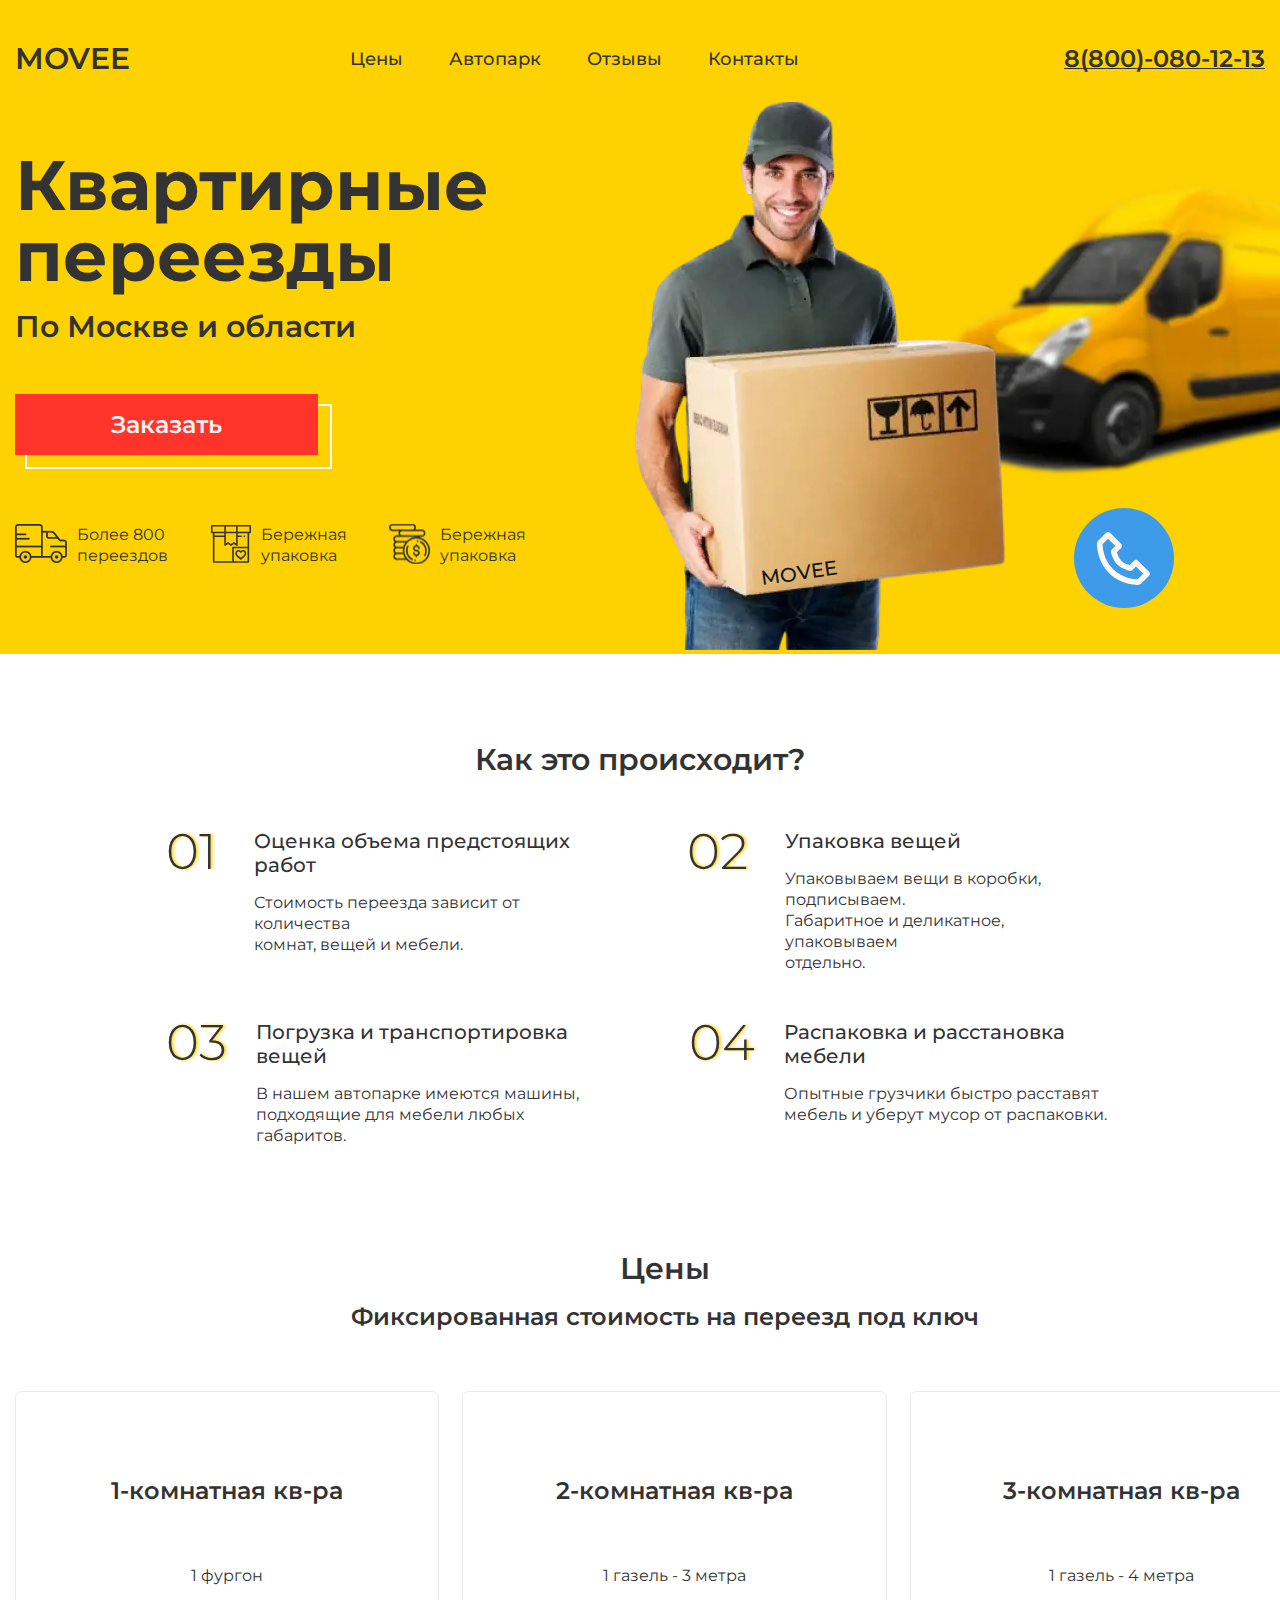
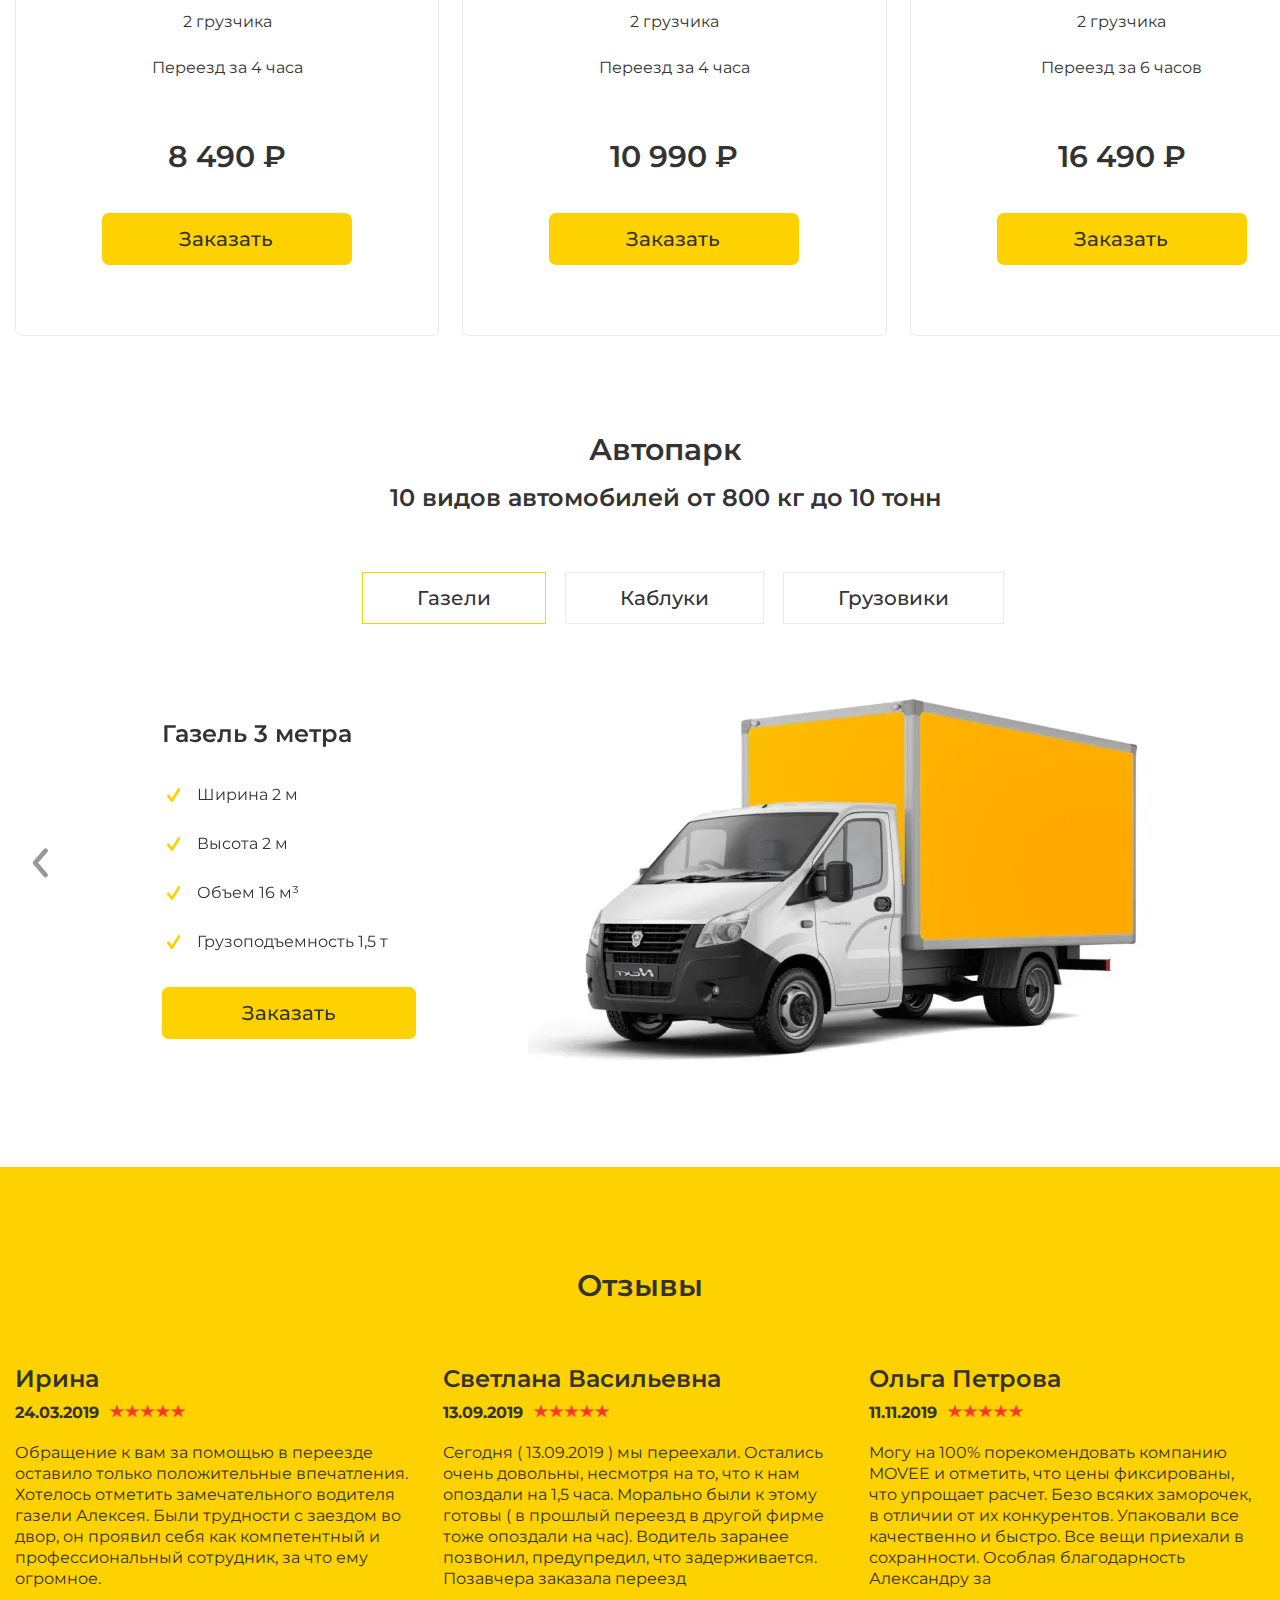
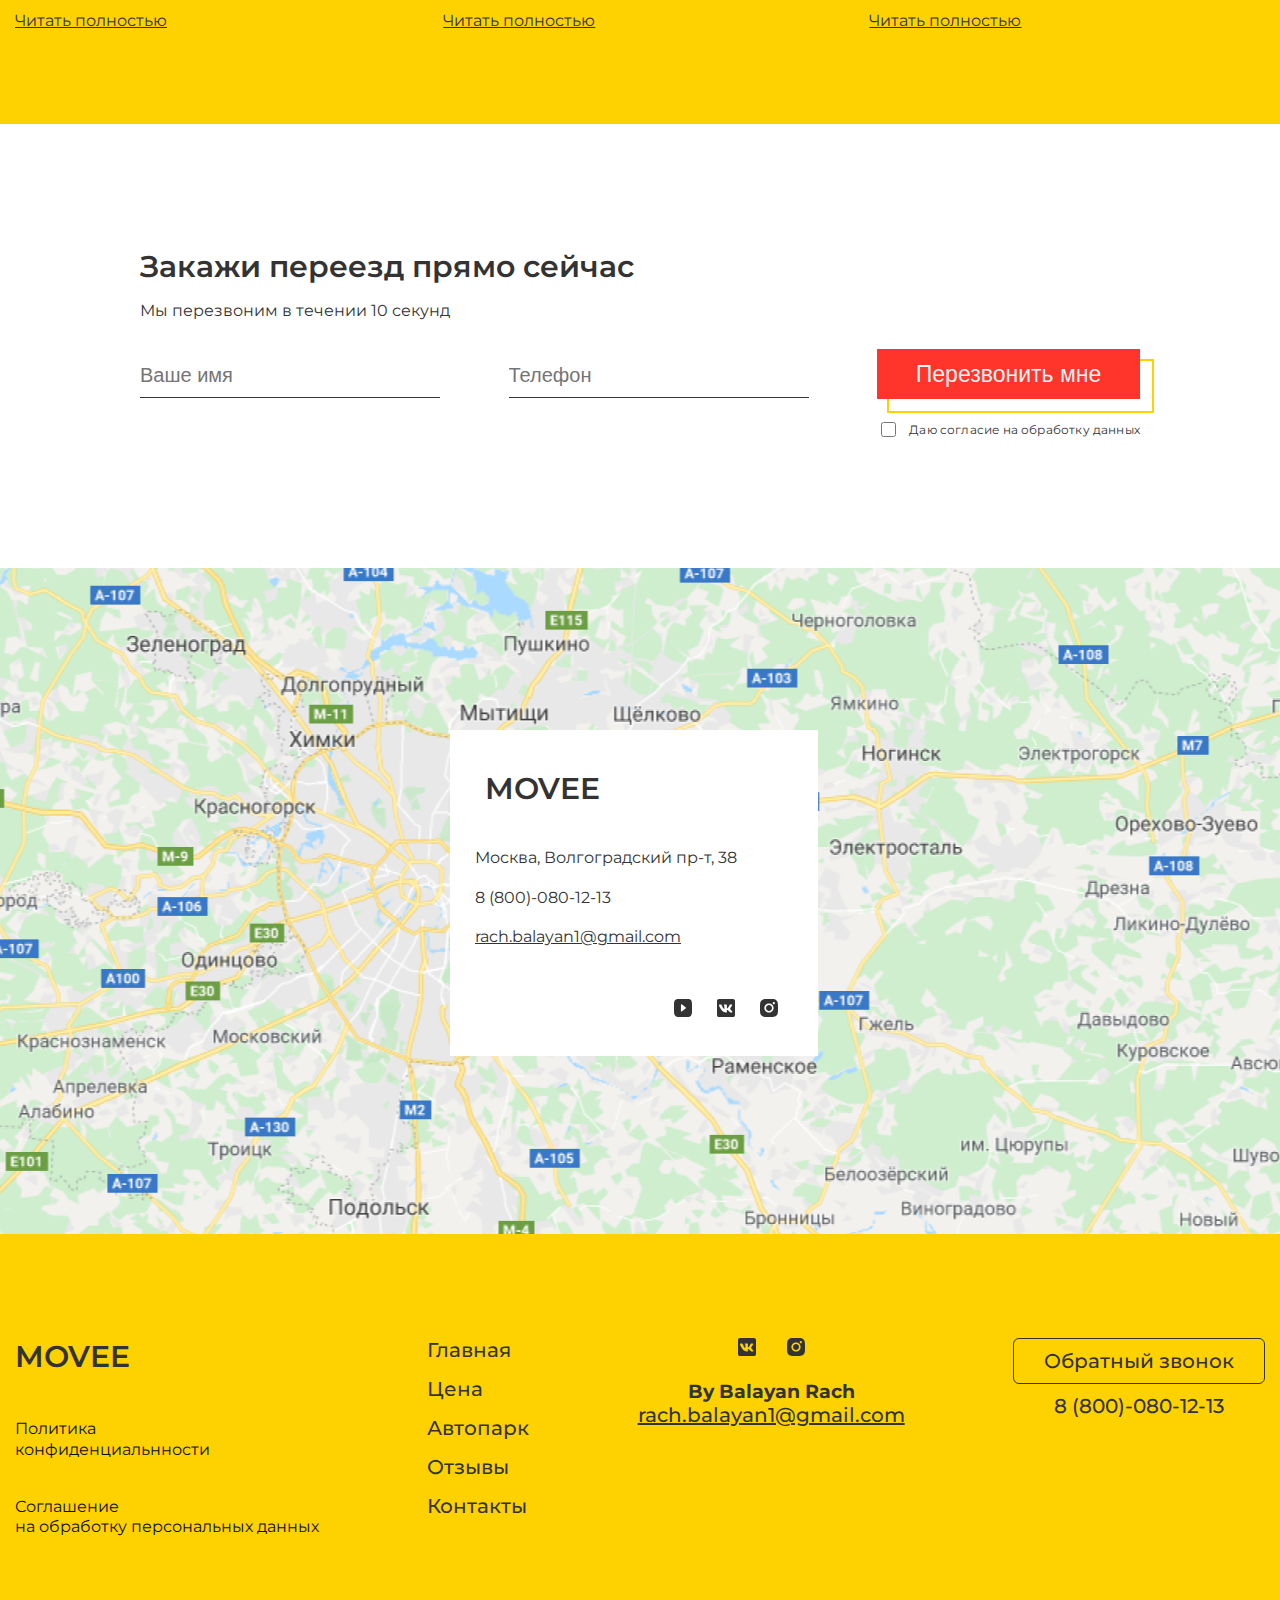
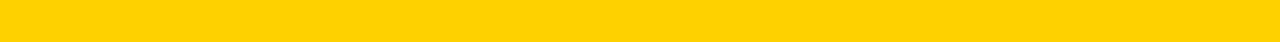
==== commit 1e6ae160: "Add files via upload" ====
--- a/index.html
+++ b/index.html
@@ -510,7 +510,11 @@
 							<h3>Ирина</h3>
 							<div class="stars">
 								<h4>24.03.2019</h4>
-								<img src="Stylesheet/image/icons/starz.png" alt="starz">
+
+								<picture>
+									<source srcset="Stylesheet/image/icons/starz.webp" type="image/webp">
+									<img src="Stylesheet/image/icons/starz.png" alt="starz">
+								</picture>
 							</div>
 							<p id="p_1">Обращение к вам за помощью в переезде оставило только положительные впечатления.
 								Хотелось отметить замечательного водителя газели Алексея. Были трудности с заездом во двор, он
@@ -525,7 +529,10 @@
 							<h3>Светлана Васильевна</h3>
 							<div class="stars">
 								<h4>13.09.2019</h4>
-								<img src="Stylesheet/image/icons/starz.png" alt="starz">
+								<picture>
+									<source srcset="Stylesheet/image/icons/starz.webp" type="image/webp">
+									<img src="Stylesheet/image/icons/starz.png" alt="starz">
+								</picture>
 							</div>
 							<p id="p_2">Сегодня ( 13.09.2019 ) мы переехали. Остались очень довольны, несмотря на то, что к нам
 								опоздали на 1,5 часа. Морально были к этому готовы ( в прошлый переезд в другой фирме тоже
@@ -541,7 +548,10 @@
 							<h3>Ольга Петрова</h3>
 							<div class="stars">
 								<h4>11.11.2019</h4>
-								<img src="Stylesheet/image/icons/starz.png" alt="starz">
+								<picture>
+									<source srcset="Stylesheet/image/icons/starz.webp" type="image/webp">
+									<img src="Stylesheet/image/icons/starz.png" alt="starz">
+								</picture>
 							</div>
 							<p id="p_3">Могу на 100% порекомендовать компанию MOVEE и отметить, что цены фиксированы, что
 								упрощает расчет. Безо всяких заморочек, в отличии от их конкурентов. Упаковали все качественно и
@@ -679,4 +689,4 @@
 	<script src="Stylesheet/js/script.js"></script>
 </body>
 
-</html>
+</html>--- a/Stylesheet/css/style.css
+++ b/Stylesheet/css/style.css
@@ -322,7 +322,6 @@
 .img-header1 {
 	z-index: 1;
 	margin-right: -80px;
-	    margin-bottom: -4px;
 }
 .img-header2 {
 	position: relative;
@@ -658,7 +657,10 @@
 	line-height: 24px;
 	padding-left: 0;
 }
-
+.input-inli input:nth-child(1):focus-visible,
+.input-inli input:nth-child(2):focus-visible {
+	outline: none;
+}
 .contact_no_adaptiv {
 	display: flex;
 	flex-direction: column;
@@ -687,8 +689,11 @@
 	font-size: 23px;
 	line-height: 24px;
 	position: relative;
-	z-index: -1;
+	z-index: auto;
 	top: 0;
+}
+.btn-input:hover {
+	top: 10px;
 }
 .btn-input::after {
 	border-color: #fed100;
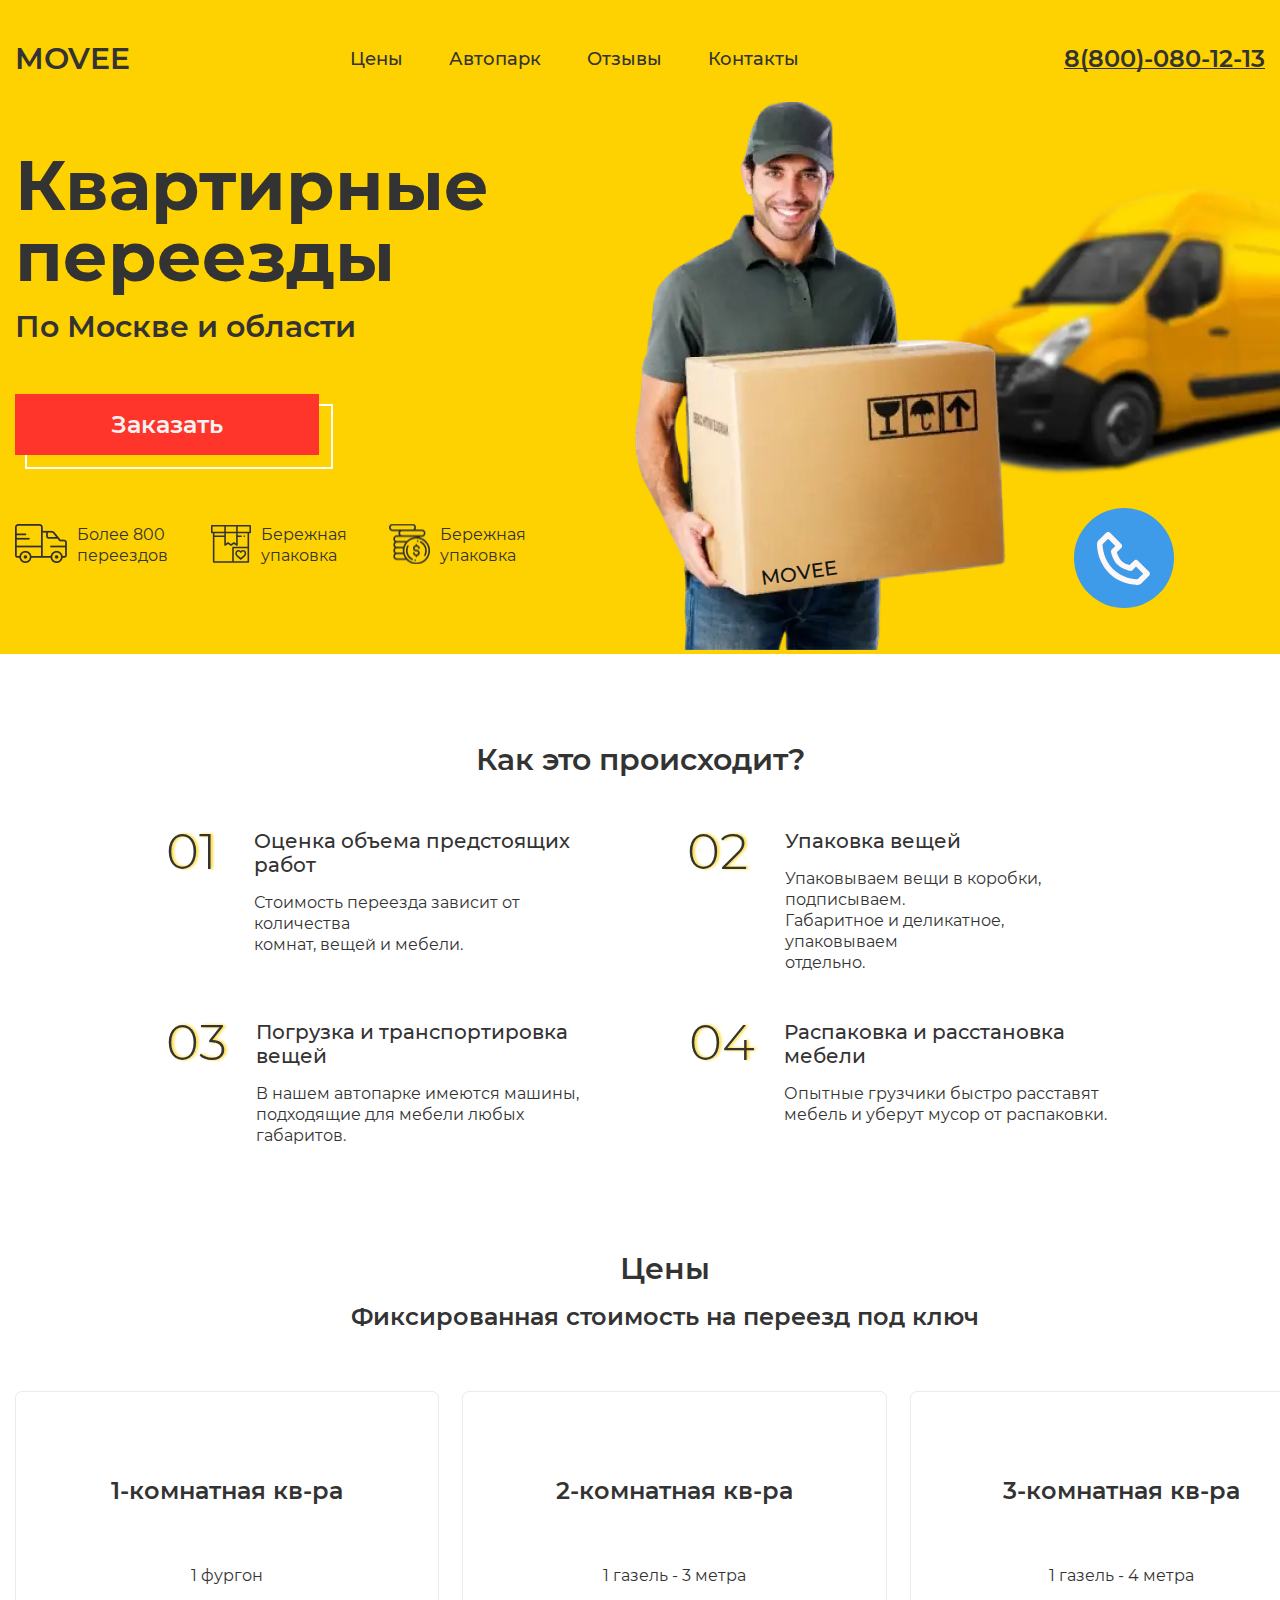
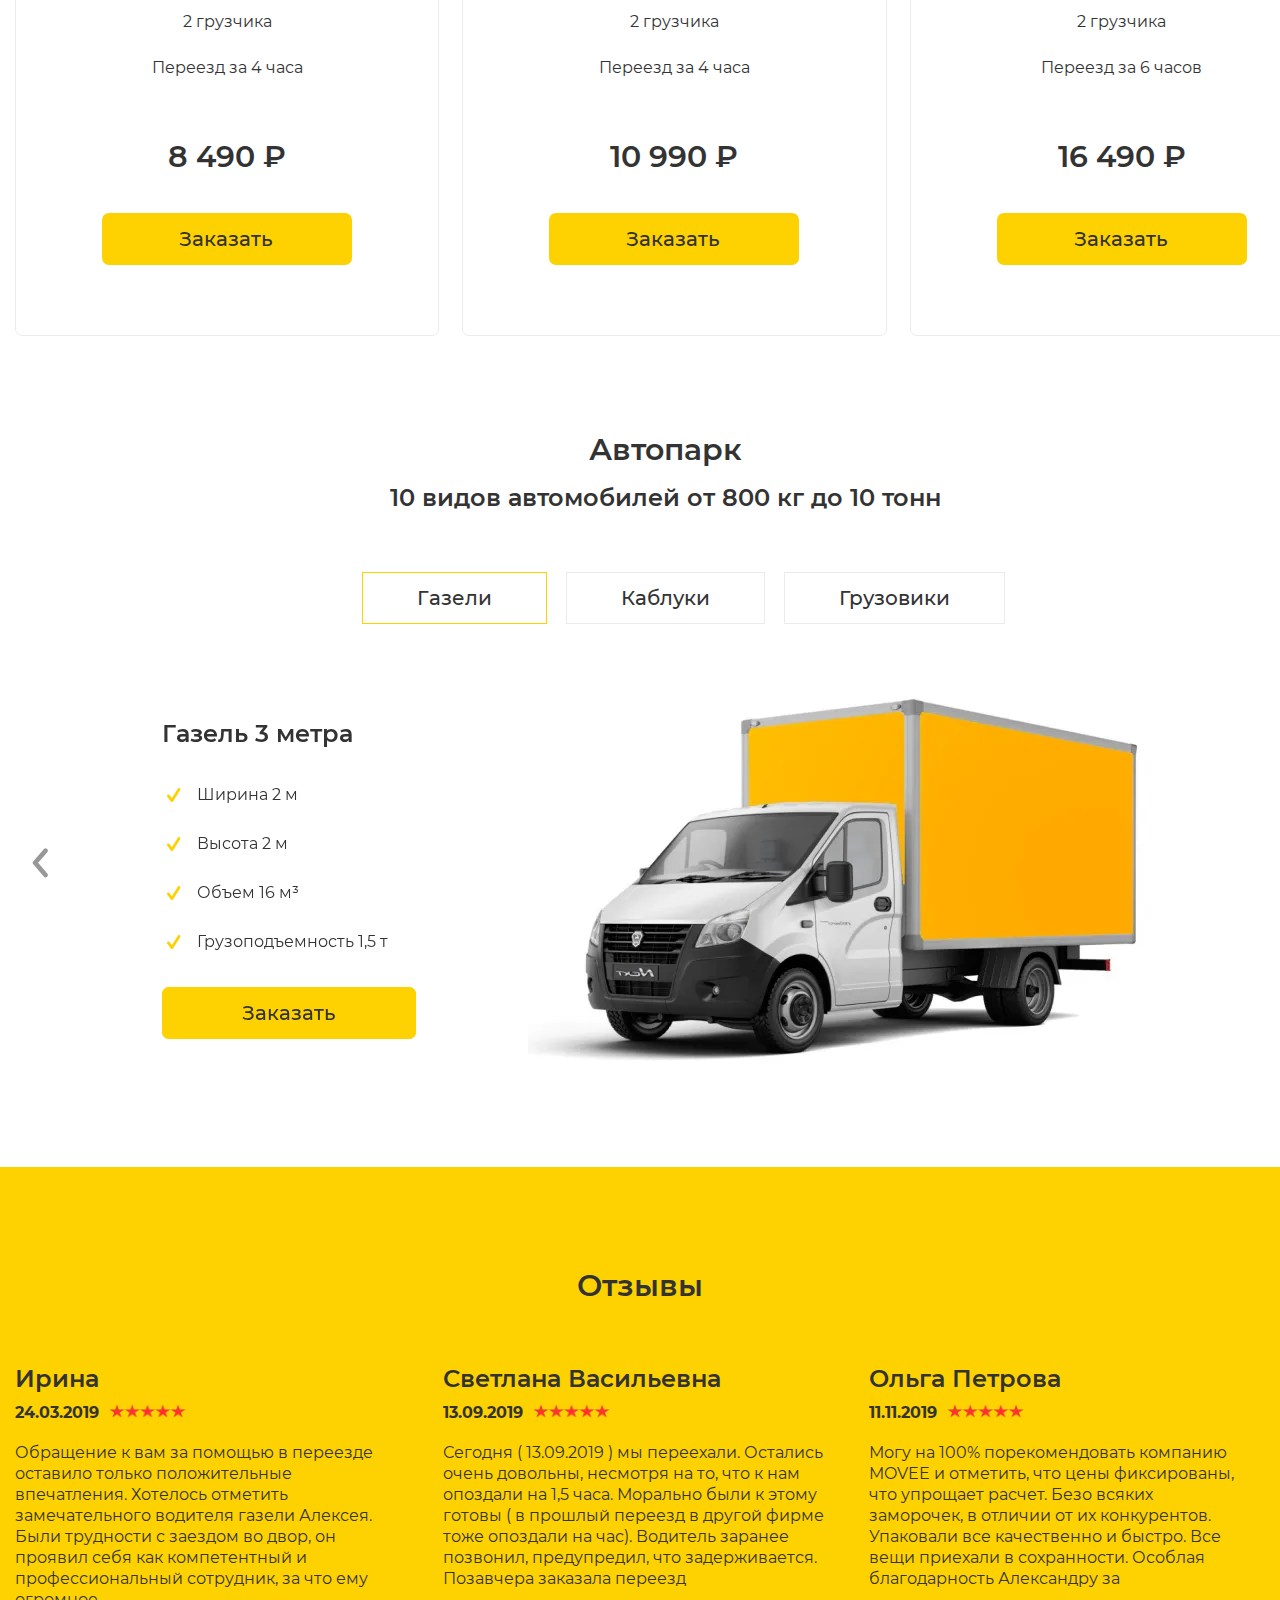
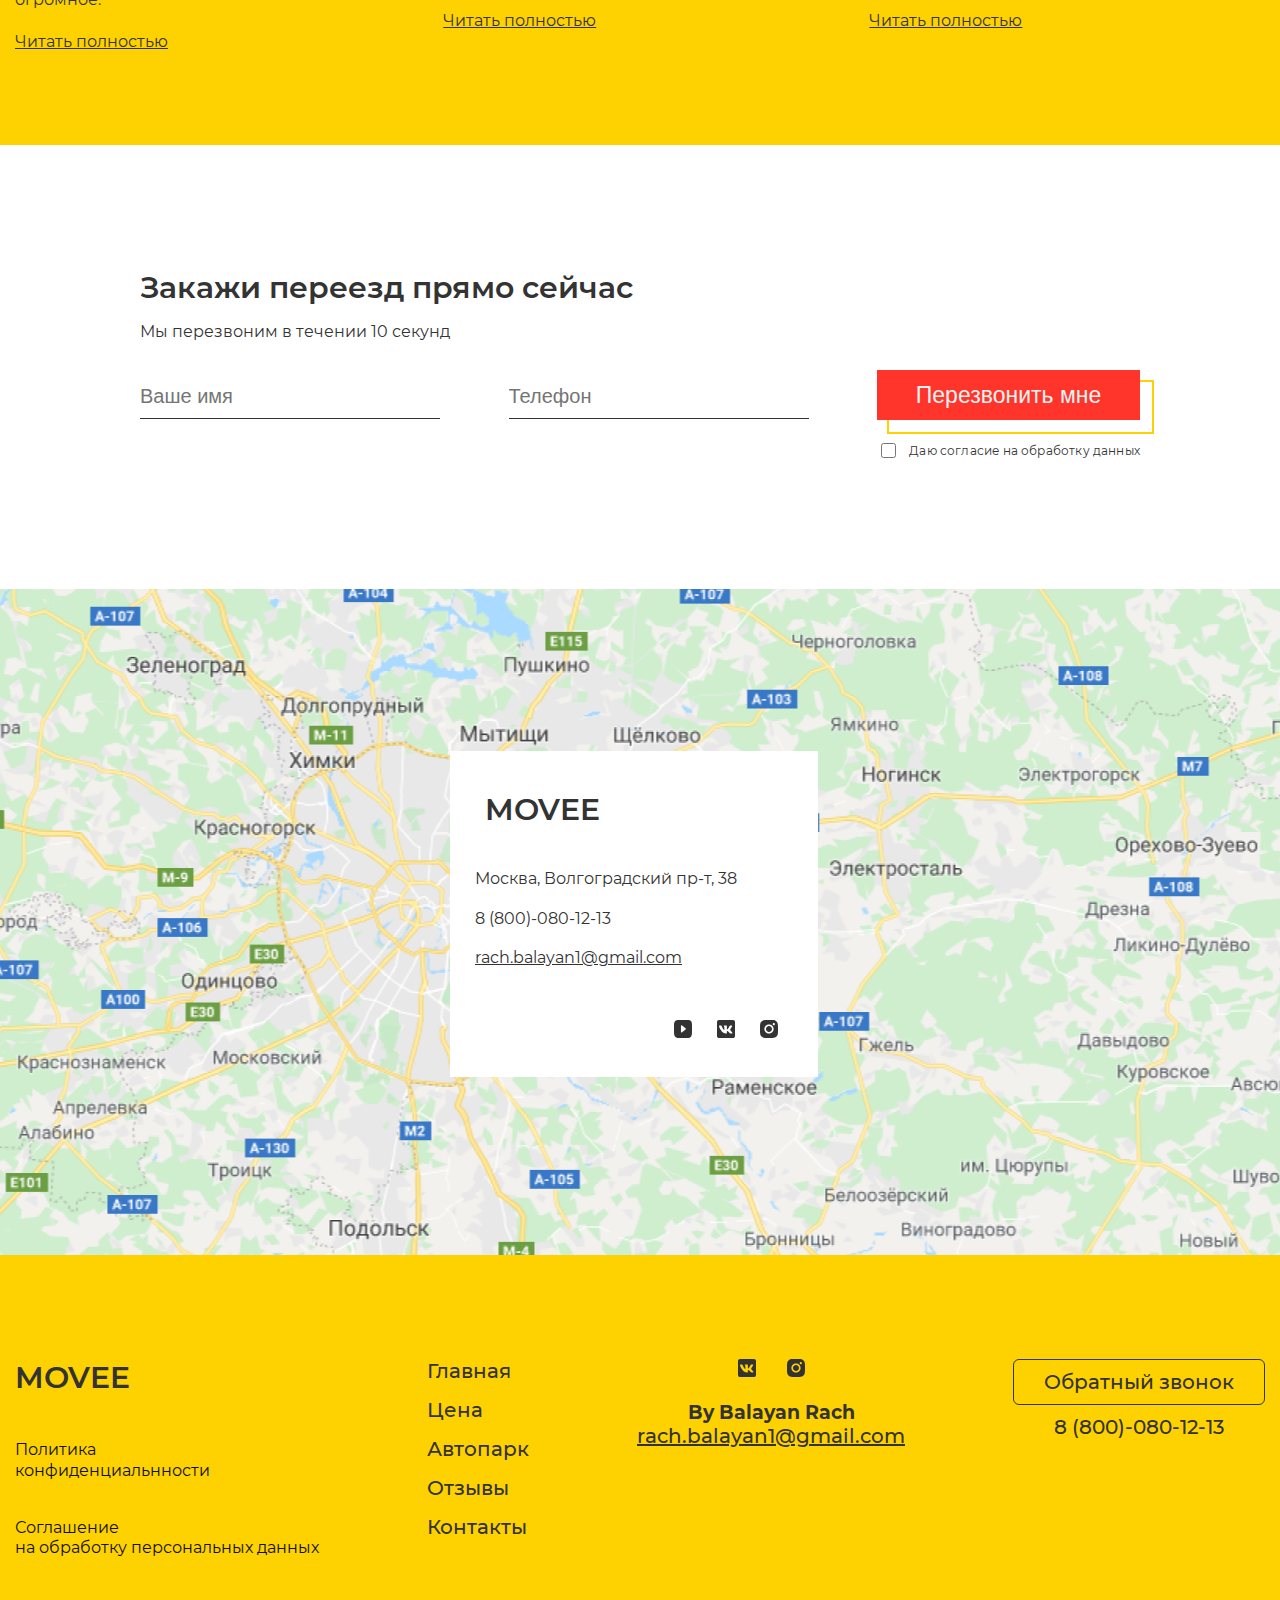
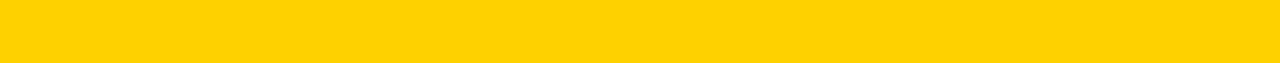
==== commit 4fdd9138: "Add files via upload" ====
--- a/index.html
+++ b/index.html
@@ -5,8 +5,6 @@
 	<meta charset="UTF-8">
 	<link rel="stylesheet" href="Stylesheet/css/style.css">
 	<meta name="viewport" content="width=device-width, initial-scale=1.0">
-	<link href="https://fonts.googleapis.com/css2?family=Montserrat:wght@300;400;500;600;700&display=swap"
-		rel="stylesheet">
 	<title>Строительный </title>
 
 </head>
--- a/Stylesheet/css/style.css
+++ b/Stylesheet/css/style.css
@@ -6,6 +6,44 @@
 	margin-bottom: 0px;
 	color: #333333;
 }
+
+@font-face {
+	font-family: "Montserrat";
+	font-display: swap;
+	src: url("../fonts/Montserrat-Light.woff2") format("woff2"), url("../fonts/Montserrat-Light.woff") format("woff");
+	font-weight: 300;
+	font-style: normal;
+}
+@font-face {
+	font-family: "Montserrat";
+	font-display: swap;
+	src: url("../fonts/Montserrat-Regular.woff2") format("woff2"), url("../fonts/Montserrat-Regular.woff") format("woff");
+	font-weight: 400;
+	font-style: normal;
+}
+@font-face {
+	font-family: "Montserrat";
+	font-display: swap;
+	src: url("../fonts/Montserrat-Medium.woff2") format("woff2"), url("../fonts/Montserrat-Medium.woff") format("woff");
+	font-weight: 500;
+	font-style: normal;
+}
+@font-face {
+	font-family: "Montserrat";
+	font-display: swap;
+	src: url("../fonts/Montserrat-SemiBold.woff2") format("woff2"),
+		url("../fonts/Montserrat-SemiBold.woff") format("woff");
+	font-weight: 600;
+	font-style: normal;
+}
+@font-face {
+	font-family: "Montserrat";
+	font-display: swap;
+	src: url("../fonts/Montserrat-Bold.woff2") format("woff2"), url("../fonts/Montserrat-Bold.woff") format("woff");
+	font-weight: 700;
+	font-style: normal;
+}
+
 h1,
 h2,
 h3,
@@ -589,6 +627,7 @@
 	font-size: 16px;
 	line-height: 21px;
 	margin: 0;
+	width: 95%;
 }
 .stars {
 	display: flex;
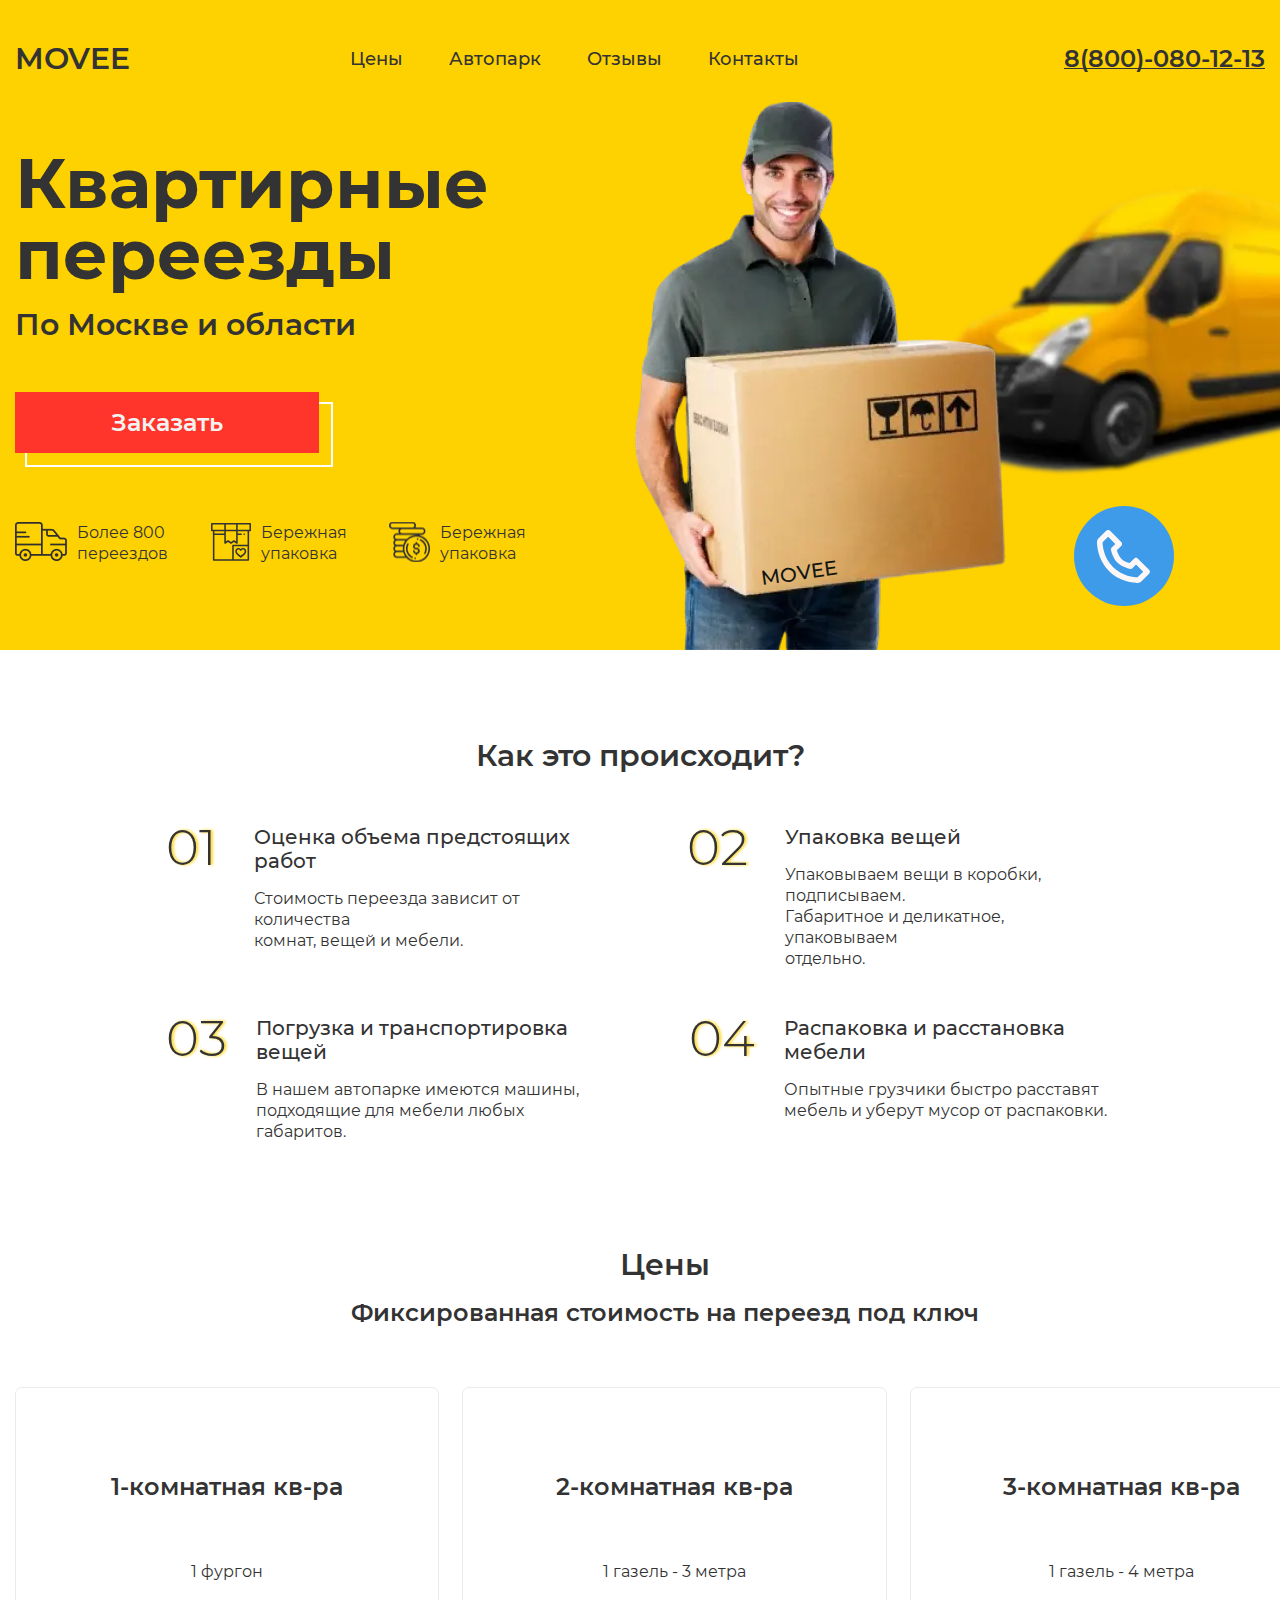
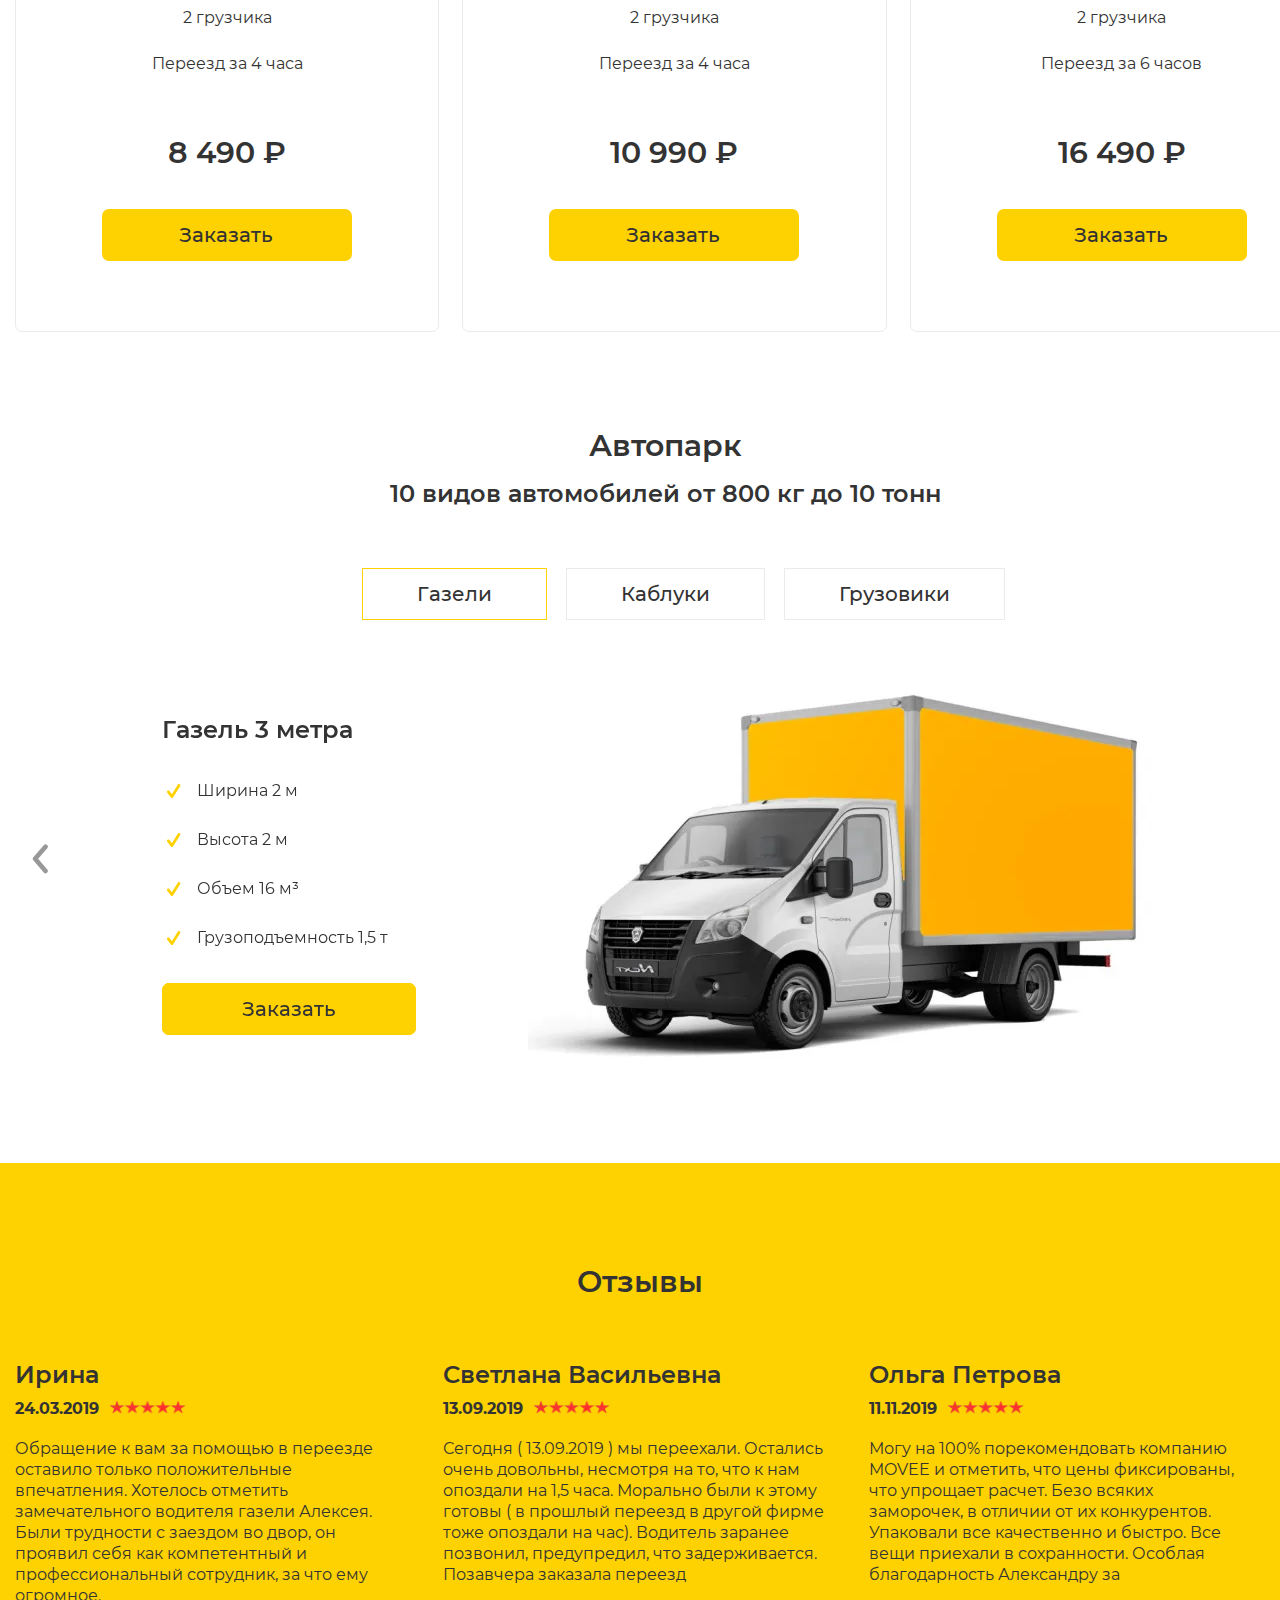
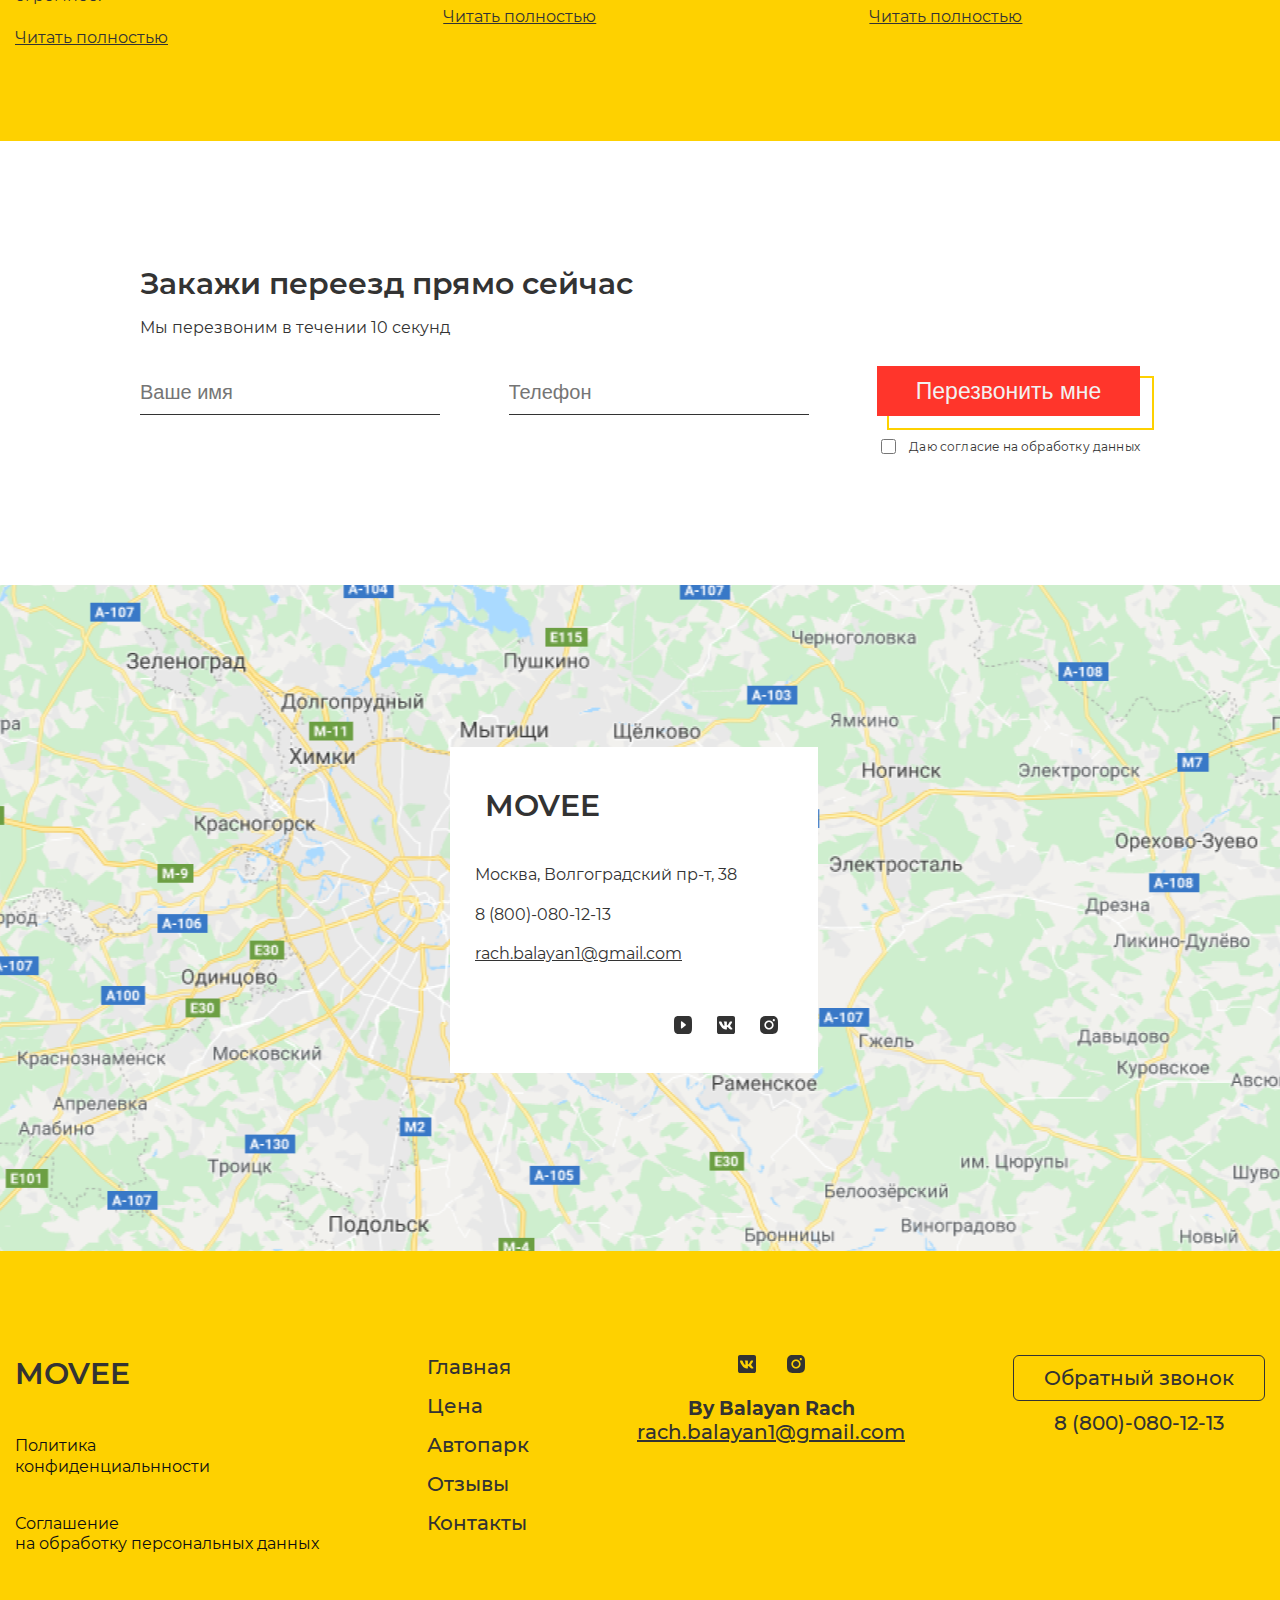
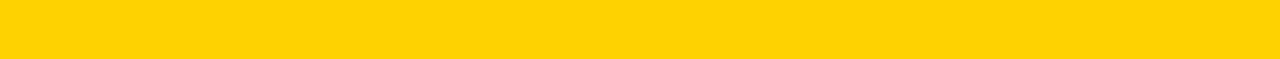
==== commit 1447d465: "Add files via upload" ====
--- a/index.html
+++ b/index.html
@@ -93,7 +93,7 @@
 				</div>
 				<a class="phone-btn__container" href="">
 					<div class="phone-btn">
-						<img src="Stylesheet/image/icons/phone.svg" alt="">
+						<img width="53px" height="53px" src="Stylesheet/image/icons/phone.svg" alt="">
 					</div>
 				</a>
 			</div>
@@ -624,10 +624,10 @@
 					<li><a href="mailto:rach.balayan1@gmail.com">rach.balayan1@gmail.com</a></li>
 				</ul>
 				<div class="icons">
-					<a href=""><img src="Stylesheet/image/icons/YouTube.svg" alt="youtube"></a>
-					<a href=""><img src="Stylesheet/image/icons/vk.svg" alt="vk"></a>
-					<!-- 	<a href=""><img src="fb.svgYouTube.svg" alt="feacbook"></a> -->
-					<a href=""><img src="Stylesheet/image/icons/insta.svg" alt="insta"></a>
+					<a href=""><img width="18px" height="18px" src="Stylesheet/image/icons/YouTube.svg" alt="youtube"></a>
+					<a href=""><img width="18px" height="18px" src="Stylesheet/image/icons/vk.svg" alt="vk"></a>
+					<!-- 	<a href=""><img width="18px" height="18px" src="fb.svgYouTube.svg" alt="feacbook"></a> -->
+					<a href=""><img width="18px" height="18px" src="Stylesheet/image/icons/insta.svg" alt="insta"></a>
 				</div>
 			</div>
 		</section>
@@ -659,8 +659,9 @@
 					</div>
 					<div class="col_3">
 						<div class="icons_footer">
-							<a href=""><img src="Stylesheet/image/icons/vk.svg" alt="VK"></a>
-							<a href=""><img src="Stylesheet/image/icons/insta.svg" alt="Instagram"></a>
+							<a href=""><img width="18px" height="18px" src="Stylesheet/image/icons/vk.svg" alt="VK"></a>
+							<a href=""><img width="18px" height="18px" src="Stylesheet/image/icons/insta.svg"
+									alt="Instagram"></a>
 						</div>
 						<h3>By <a href="https://www.fl.ru/users/rachbalayan1/portfolio/">Balayan Rach</a></h3>
 						<a class="gmail-footer" href="mailto:rach.balayan1@gmail.com">rach.balayan1@gmail.com</a>
--- a/Stylesheet/css/style.css
+++ b/Stylesheet/css/style.css
@@ -356,6 +356,8 @@
 	display: flex;
 	align-items: center;
 	margin-left: 8%;
+
+	margin-bottom: -4px;
 }
 .img-header1 {
 	z-index: 1;
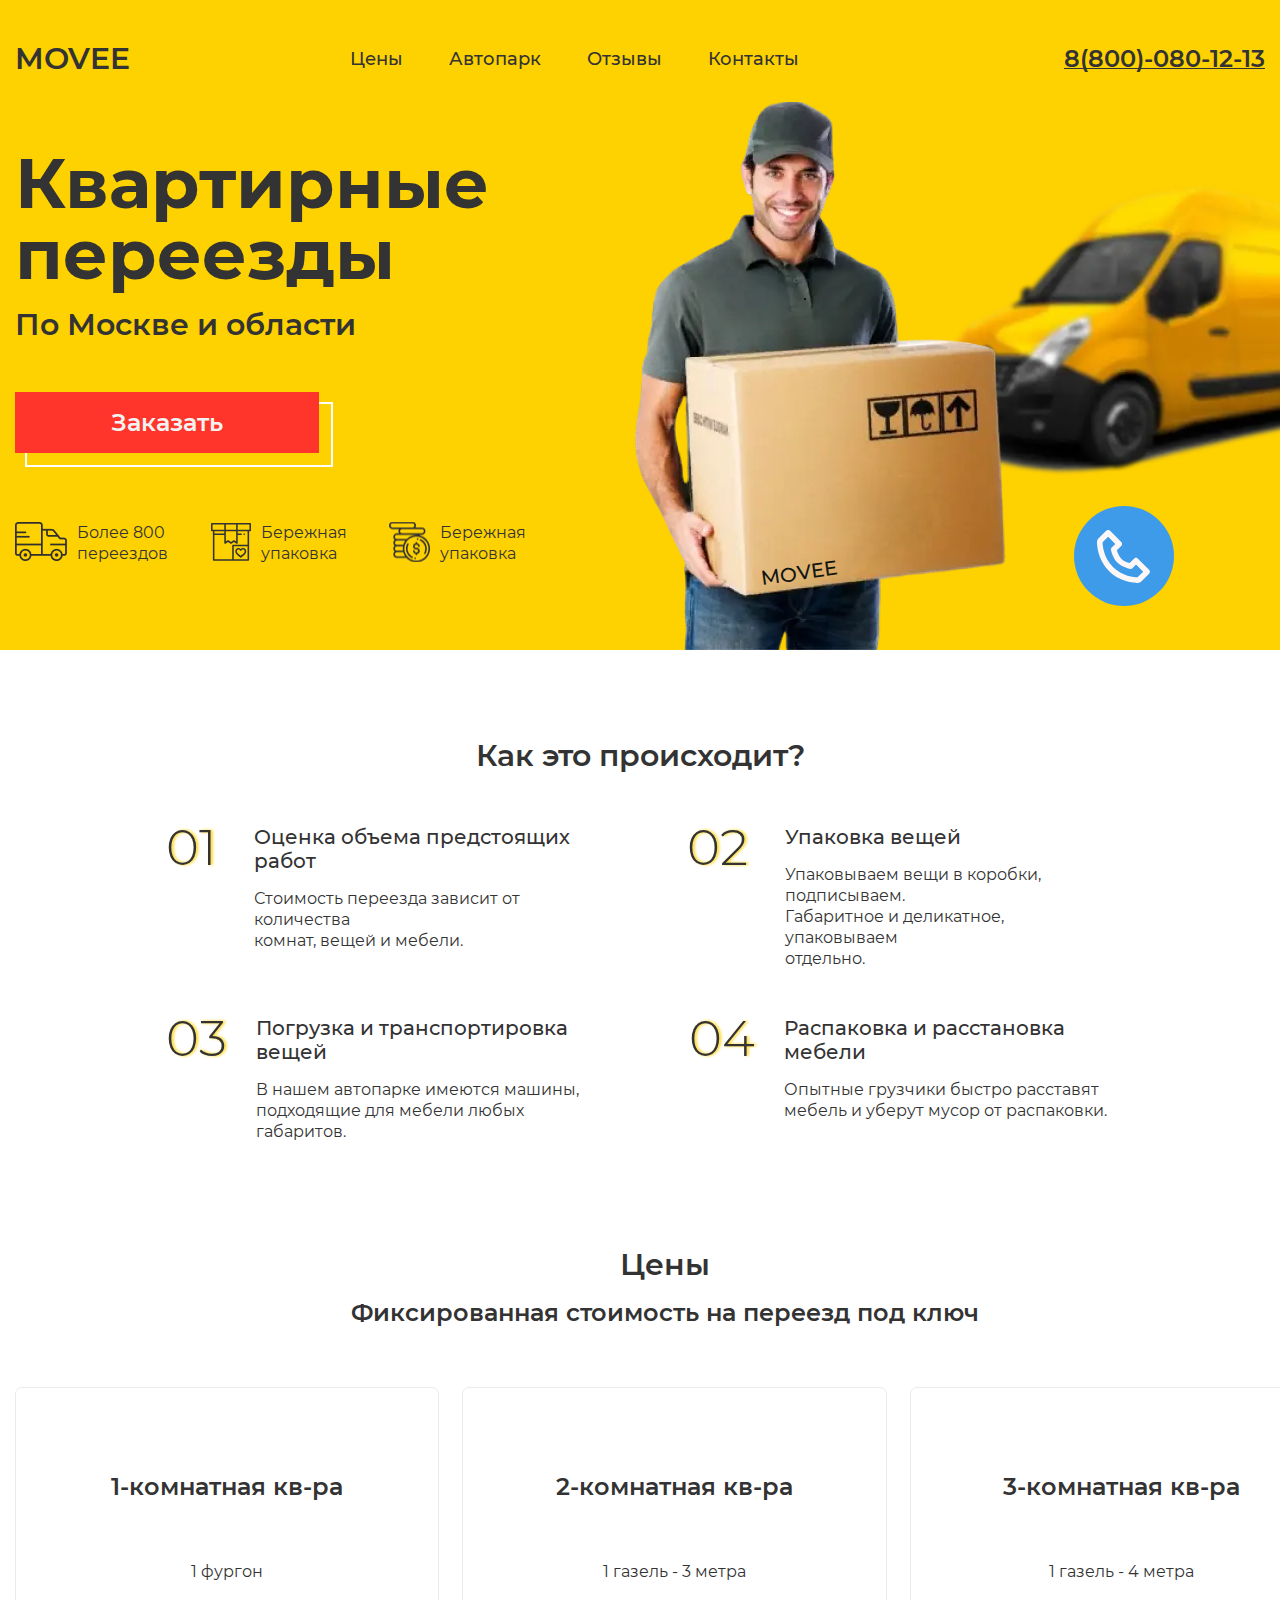
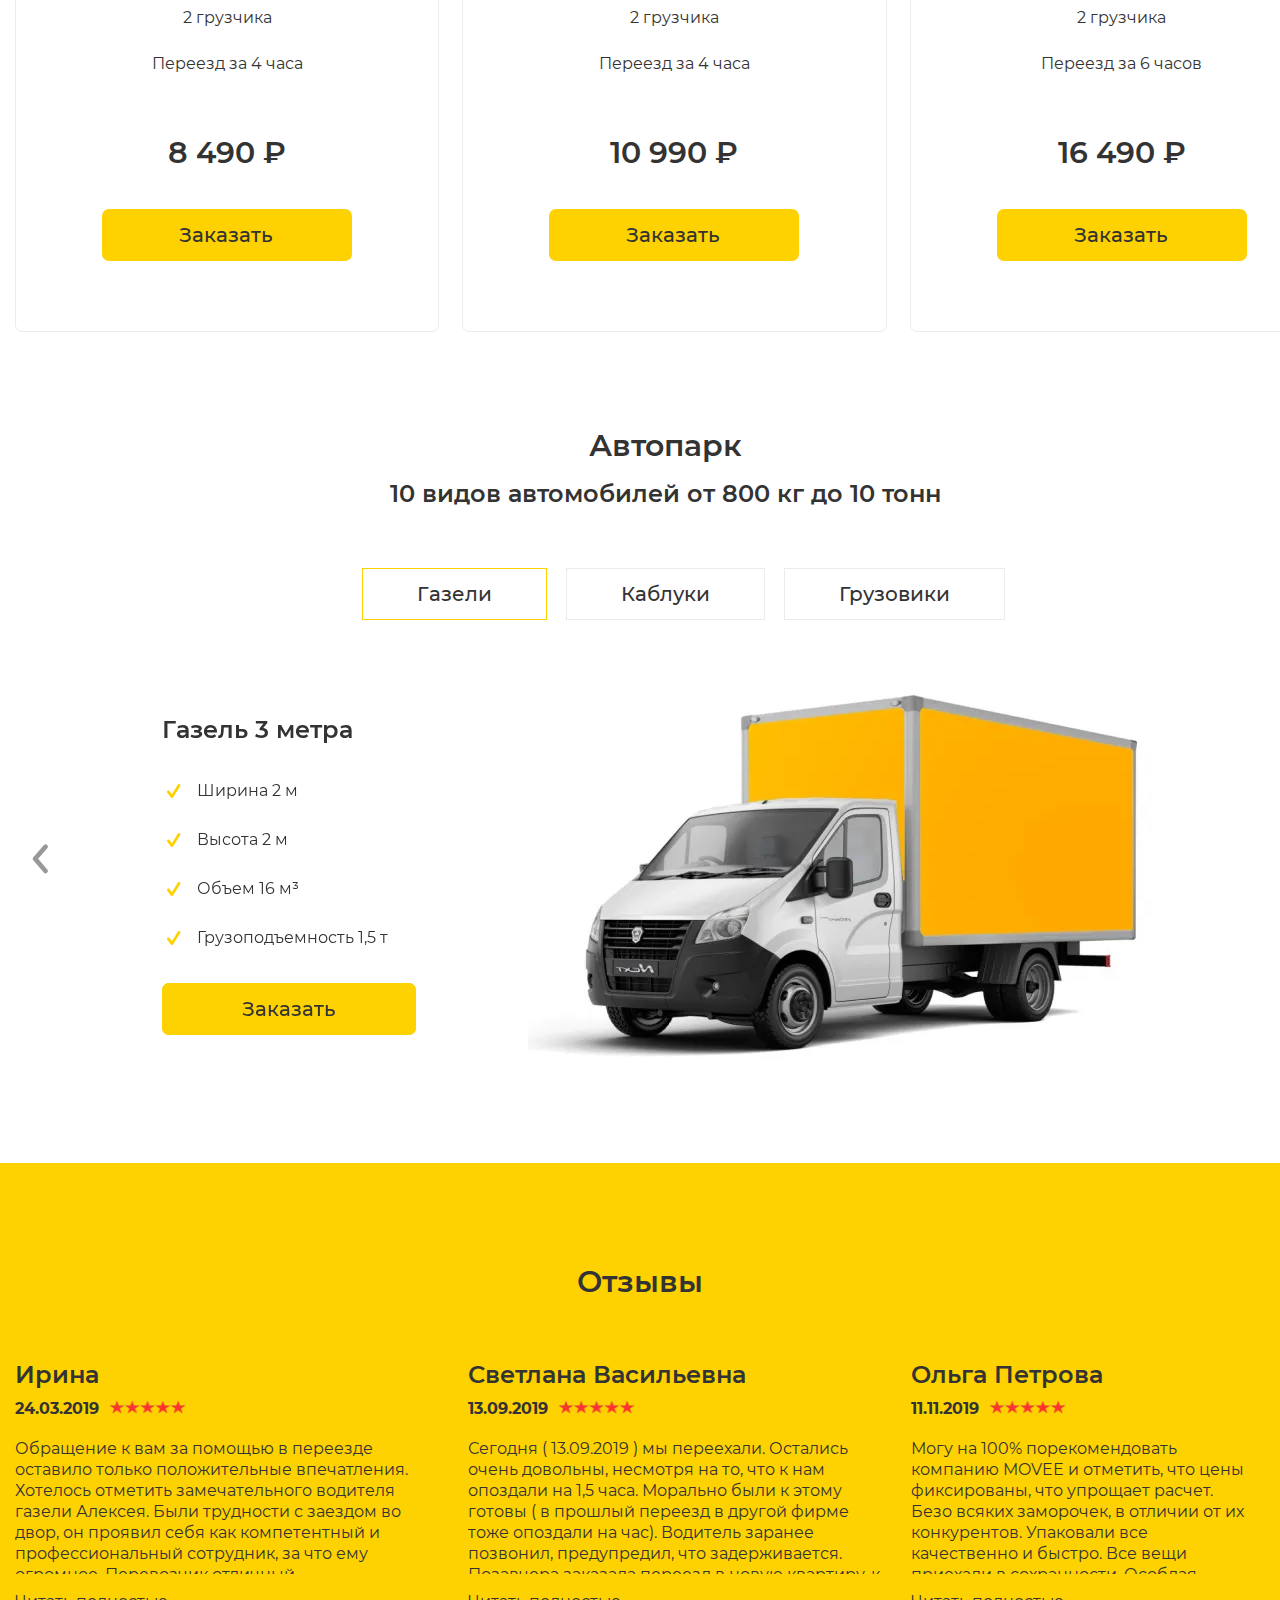
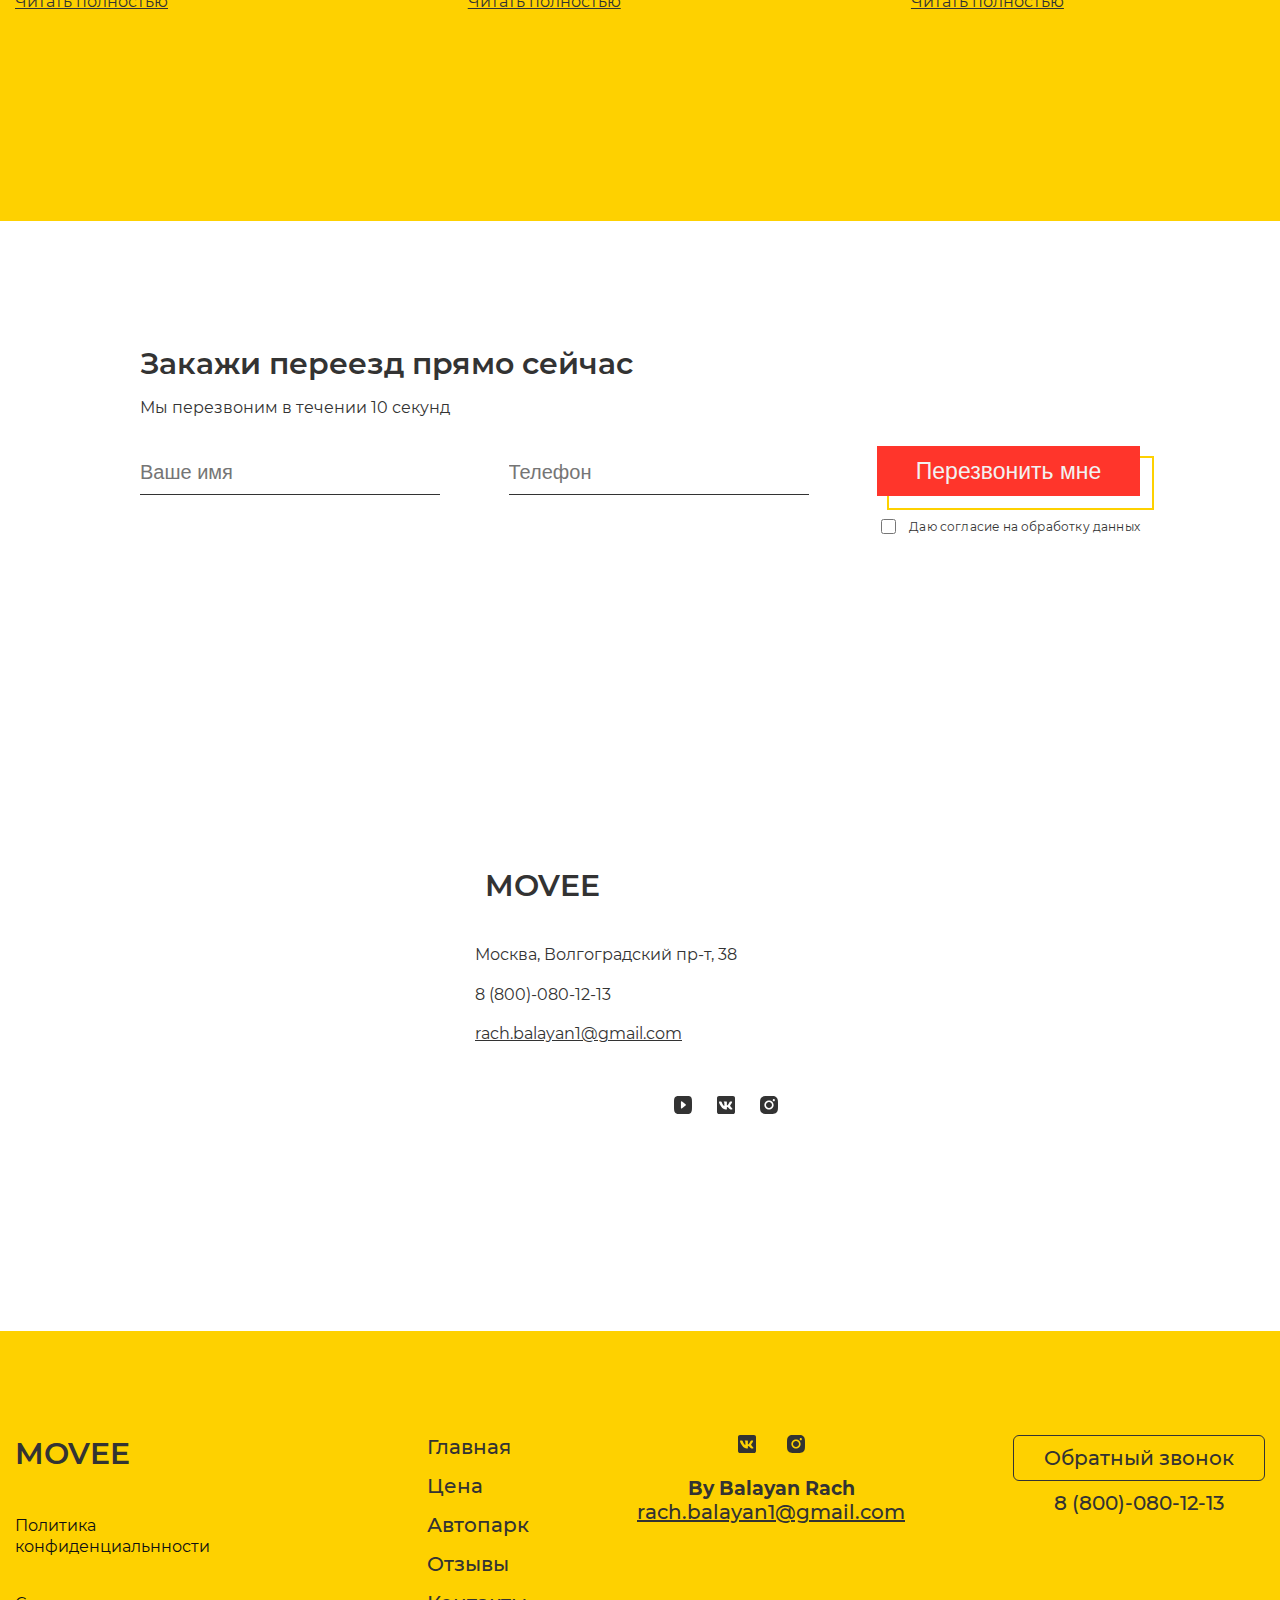
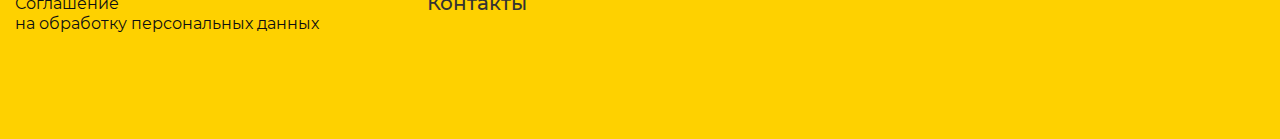
==== commit 6259f176: "Add files via upload" ====
--- a/index.html
+++ b/index.html
@@ -5,6 +5,47 @@
 	<meta charset="UTF-8">
 	<link rel="stylesheet" href="Stylesheet/css/style.css">
 	<meta name="viewport" content="width=device-width, initial-scale=1.0">
+	<meta name="viewport" content="width=device-width, initial-scale=1.0, maximum-scale=1.0, user-scalable=0">
+	<meta name="format-detection" content="telephone=no">
+	<!--====Краткое описание страницы====-->
+	<meta name="description" content="Большой Театр">
+	<!--====Ключевые слова страницы====-->
+	<meta name="keywords" content="Большой тетр, театр в москве, театр">
+	<!--====Управление доступом поисковых роботов к странице====-->
+	<meta name="robots" content="none">
+	<!--====Автор страницы====-->
+	<meta name="Author" content="Рачья Балаян">
+	<!--====Авторские права====-->
+	<meta name="Copyright" content="Большо́й теа́тр">
+	<!--====Адрес автора====-->
+	<!-- <meta name="Address" content=""> -->
+	<!--====Редирект (пререзагрузка) страницы====-->
+	<!-- <meta http-equiv="refresh" content="20; url=index.html"> -->
+	<!-- локализация сайта, для русскоязычного сайта ru_RU -->
+	<meta property="og:locale" content="ru_RU">
+	<!-- тип контента, по умолчанию используется article -->
+	<meta property="og:type" content="article">
+	<!-- заголовок страницы, который будет выводится в записи социальной сети -->
+	<meta property="og:title" content="	Строительный">
+	<!-- описание страницы -->
+	<meta property="og:description" content="Сайт 	Строительный">
+	<!-- ссылка на изображение, которое будет публиковаться в записи -->
+	<meta property="og:image" content="">
+	<!-- ссылка на текущую страницу -->
+	<meta property="og:url" content="">
+	<!-- название сайта -->
+	<meta property="og:site_name" content="">
+
+	<!-- Тип карты, по умолчанию используется summary -->
+	<meta name="twitter:card" content="summary">
+	<!-- Имя/логин автора -->
+	<meta name="twitter:site" content="	Строительный">
+	<!-- Название страницы -->
+	<meta name="twitter:title" content="	Строительный">
+	<!-- Описание страницы -->
+	<meta name="twitter:description" content="Строительный сайт">
+	<!-- Cсылка на изображение -->
+	<meta name="twitter:image" content="">
 	<title>Строительный </title>
 
 </head>
@@ -93,7 +134,7 @@
 				</div>
 				<a class="phone-btn__container" href="">
 					<div class="phone-btn">
-						<img width="53px" height="53px" src="Stylesheet/image/icons/phone.svg" alt="">
+						<img src="Stylesheet/image/icons/phone.svg" alt="">
 					</div>
 				</a>
 			</div>
@@ -514,10 +555,10 @@
 									<img src="Stylesheet/image/icons/starz.png" alt="starz">
 								</picture>
 							</div>
-							<p id="p_1">Обращение к вам за помощью в переезде оставило только положительные впечатления.
+							<p id="hide_1">Обращение к вам за помощью в переезде оставило только положительные впечатления.
 								Хотелось отметить замечательного водителя газели Алексея. Были трудности с заездом во двор, он
-								проявил себя как компетентный и профессиональный сотрудник, за что ему огромное.</p>
-							<p style="display: none;" id="hide_1">Перевозчик отличный. Договорились о времени, прибыл немного
+								проявил себя как компетентный и профессиональный сотрудник, за что ему огромное. Перевозчик
+								отличный. Договорились о времени, прибыл немного
 								заранее, подождал. Грузили всё аккуратно, хорошо закрепили в кузове. Быстро собрали стол и
 								кровать. Убрали за собой мусор. Рекомендую!</p>
 
@@ -532,13 +573,13 @@
 									<img src="Stylesheet/image/icons/starz.png" alt="starz">
 								</picture>
 							</div>
-							<p id="p_2">Сегодня ( 13.09.2019 ) мы переехали. Остались очень довольны, несмотря на то, что к нам
+							<p id="hide_2">Сегодня ( 13.09.2019 ) мы переехали. Остались очень довольны, несмотря на то, что к
+								нам
 								опоздали на 1,5 часа. Морально были к этому готовы ( в прошлый переезд в другой фирме тоже
 								опоздали на час). Водитель заранее позвонил, предупредил, что задерживается. Позавчера заказала
-								переезд</p>
-							<p style="display: none;" id="hide_2"> в новую квартиру, к которому готовилась больше 2-х месяцев.
+								переезд в новую квартиру, к которому готовилась больше 2-х месяцев.
 								Последний раз переезжали 5 лет назад. Собиралась я тогда вместе с домработницей, около недели.
-								Деликатный переезд посоветовал наш прораб.</p>
+								Деликатный переезд посоветовал наш прораб</p>
 
 							<a id="hide_show_2">Читать полностью</a>
 						</div>
@@ -551,11 +592,12 @@
 									<img src="Stylesheet/image/icons/starz.png" alt="starz">
 								</picture>
 							</div>
-							<p id="p_3">Могу на 100% порекомендовать компанию MOVEE и отметить, что цены фиксированы, что
+							<p id="hide_3">Могу на 100% порекомендовать компанию MOVEE и отметить, что цены фиксированы, что
 								упрощает расчет. Безо всяких заморочек, в отличии от их конкурентов. Упаковали все качественно и
-								быстро. Все вещи приехали в сохранности. Особлая благодарность Александру за</p>
-							<p style="display: none;" id="hide_3">профессионализм, аккуратность и опыт всегда заслуживают
+								быстро. Все вещи приехали в сохранности. Особлая благодарность Александру запрофессионализм,
+								аккуратность и опыт всегда заслуживают
 								уважение. Деликатный переезд именно такой. Большое спасибо иму!</p>
+
 
 							<a id="hide_show_3">Читать полностью</a>
 
@@ -624,10 +666,10 @@
 					<li><a href="mailto:rach.balayan1@gmail.com">rach.balayan1@gmail.com</a></li>
 				</ul>
 				<div class="icons">
-					<a href=""><img width="18px" height="18px" src="Stylesheet/image/icons/YouTube.svg" alt="youtube"></a>
-					<a href=""><img width="18px" height="18px" src="Stylesheet/image/icons/vk.svg" alt="vk"></a>
-					<!-- 	<a href=""><img width="18px" height="18px" src="fb.svgYouTube.svg" alt="feacbook"></a> -->
-					<a href=""><img width="18px" height="18px" src="Stylesheet/image/icons/insta.svg" alt="insta"></a>
+					<a href=""><img src="Stylesheet/image/icons/YouTube.svg" alt="youtube"></a>
+					<a href=""><img src="Stylesheet/image/icons/vk.svg" alt="vk"></a>
+					<!-- 	<a href=""><img src="fb.svgYouTube.svg" alt="feacbook"></a> -->
+					<a href=""><img src="Stylesheet/image/icons/insta.svg" alt="insta"></a>
 				</div>
 			</div>
 		</section>
@@ -659,9 +701,8 @@
 					</div>
 					<div class="col_3">
 						<div class="icons_footer">
-							<a href=""><img width="18px" height="18px" src="Stylesheet/image/icons/vk.svg" alt="VK"></a>
-							<a href=""><img width="18px" height="18px" src="Stylesheet/image/icons/insta.svg"
-									alt="Instagram"></a>
+							<a href=""><img src="Stylesheet/image/icons/vk.svg" alt="VK"></a>
+							<a href=""><img src="Stylesheet/image/icons/insta.svg" alt="Instagram"></a>
 						</div>
 						<h3>By <a href="https://www.fl.ru/users/rachbalayan1/portfolio/">Balayan Rach</a></h3>
 						<a class="gmail-footer" href="mailto:rach.balayan1@gmail.com">rach.balayan1@gmail.com</a>
@@ -683,9 +724,12 @@
 			</div>
 		</footer>
 	</div>
+
 	<script src="Stylesheet/js/jquery-3.6.0.min.js"></script>
 	<script src="Stylesheet/js/slick.min.js"></script>
 	<script src="Stylesheet/js/script.js"></script>
+	<script src="Stylesheet/js/	-custom.js"></script>
+
 </body>
 
 </html>--- a/Stylesheet/css/style.css
+++ b/Stylesheet/css/style.css
@@ -630,6 +630,12 @@
 	line-height: 21px;
 	margin: 0;
 	width: 95%;
+	height: 37%;
+	overflow: hidden;
+	transition: all 0.4s ease;
+}
+.otzivi p._active {
+	height: 68%;
 }
 .stars {
 	display: flex;
@@ -639,6 +645,7 @@
 	height: 14.5px;
 	margin-left: 10px;
 }
+
 .otzivi-column-1 {
 	margin-right: 27px;
 }
@@ -655,6 +662,12 @@
 	text-decoration: underline;
 	margin-top: 18px;
 	margin-bottom: 59px;
+	transition: all 0.4s ease;
+}
+.bild-col a._hide,
+.btn_col_adaptiv._hide {
+	opacity: 0;
+	visibility: hidden;
 }
 .boton a {
 	padding: 13px 64px;
@@ -769,7 +782,15 @@
 	height: 666px;
 	width: 100%;
 	margin: 0;
-	background: url("../image/Rectangle 21.png") no-repeat;
+	background-repeat: no-repeat;
+}
+
+.no-webp .img_background {
+	background-image: url("../image/Rectangle 21.png");
+}
+
+.webp .img_background {
+	background-image: url("../image/Rectangle 21.webp");
 }
 .info,
 .info_adaptiv {
@@ -1329,6 +1350,7 @@
 	.img-header {
 		position: relative;
 		margin: 0;
+		margin-bottom: -4px;
 	}
 	.min-bar {
 		justify-content: flex-start;
@@ -1877,7 +1899,15 @@
 		padding-bottom: 50px;
 	}
 	.col_slide {
-		display: none;
+		display: block;
+		height: 0;
+		transition: all 0.4s ease;
+		overflow: hidden;
+		opacity: 0;
+	}
+	.col_slide._active {
+		height: 100%;
+		opacity: 1;
 	}
 	.podname {
 		display: none;
